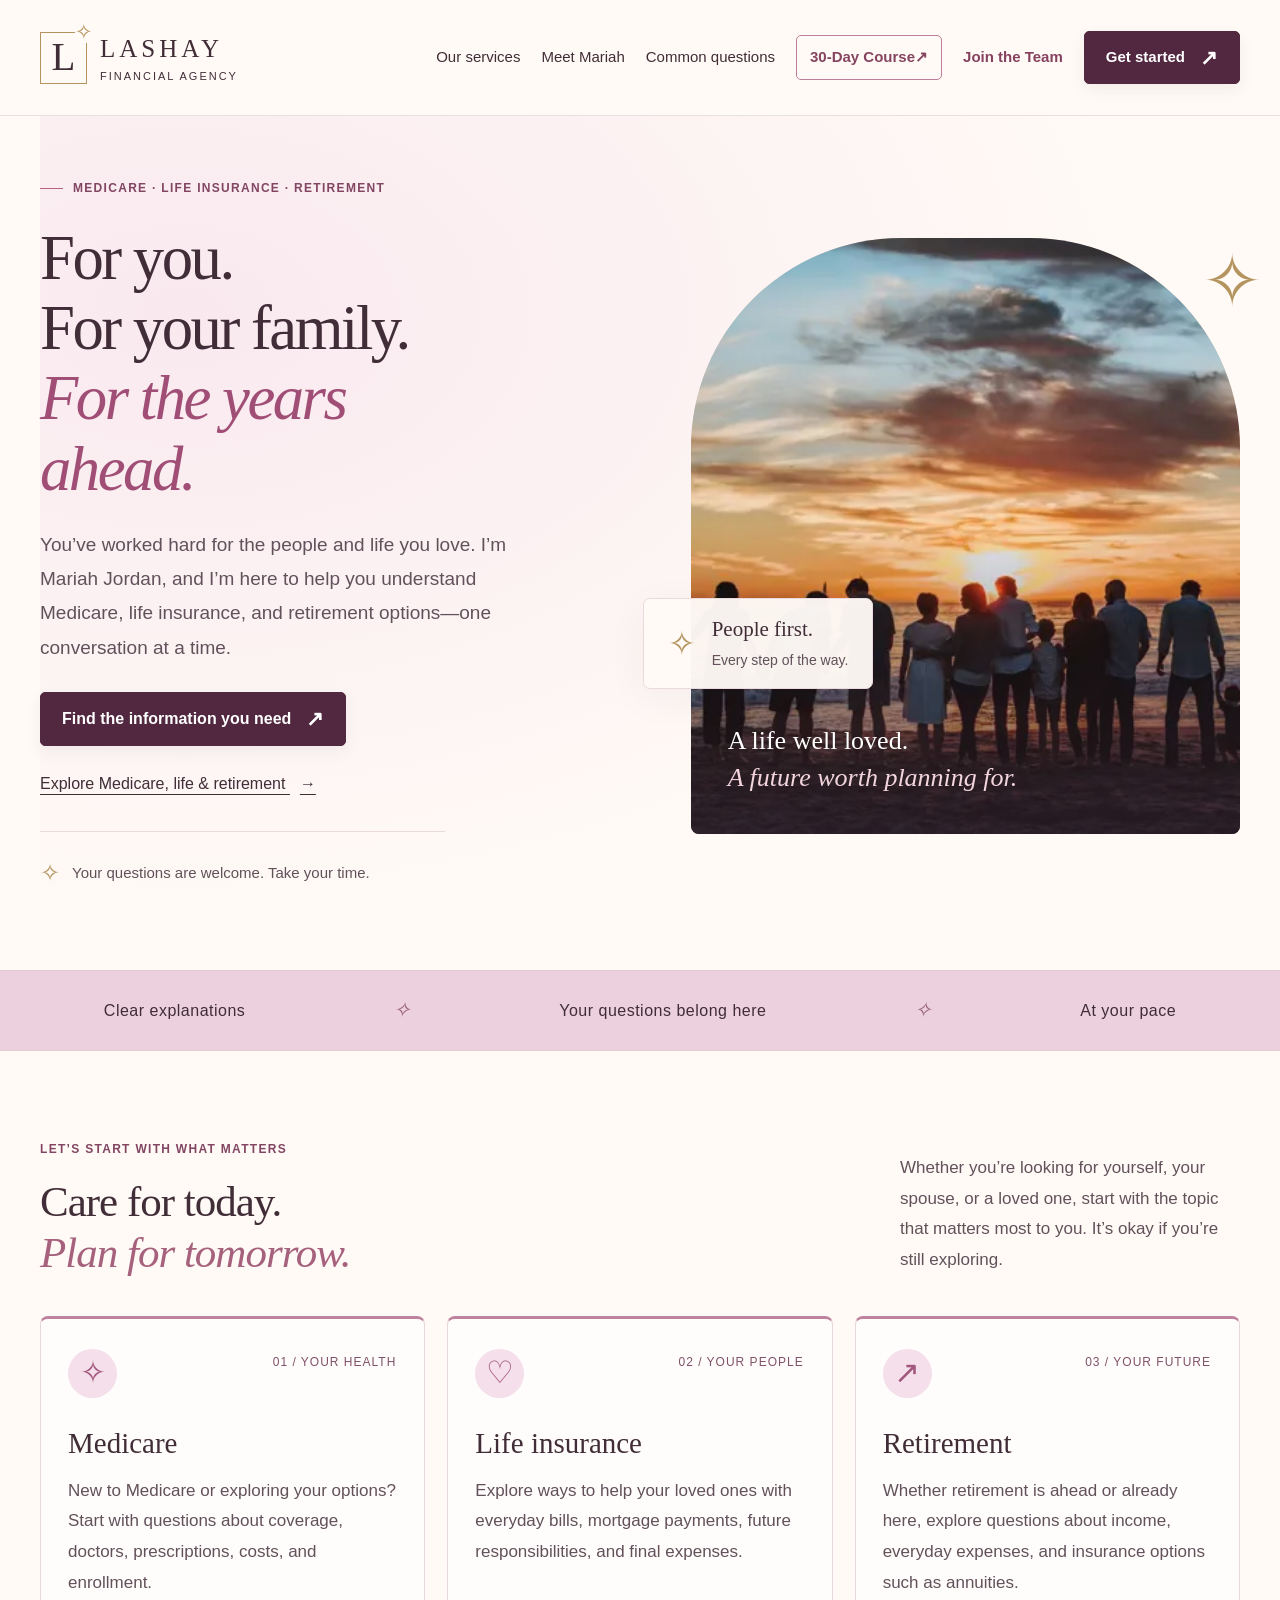
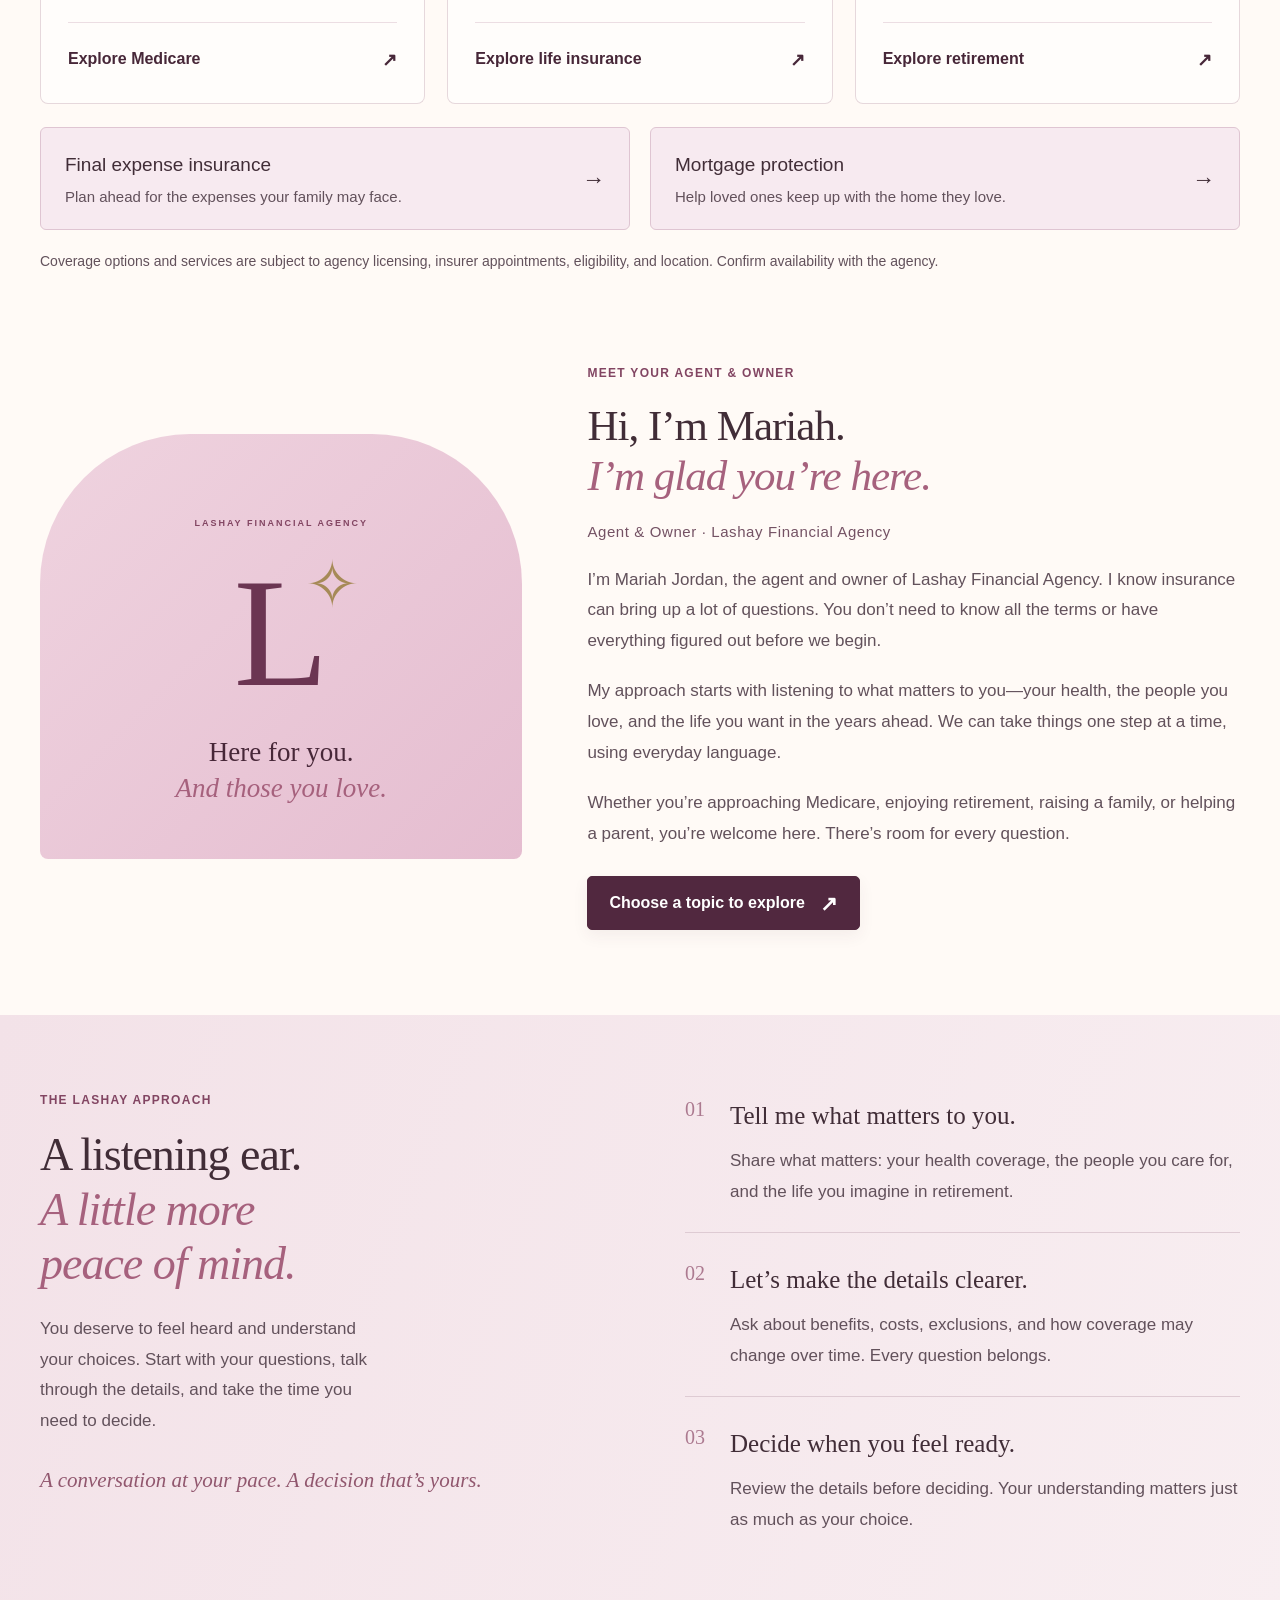
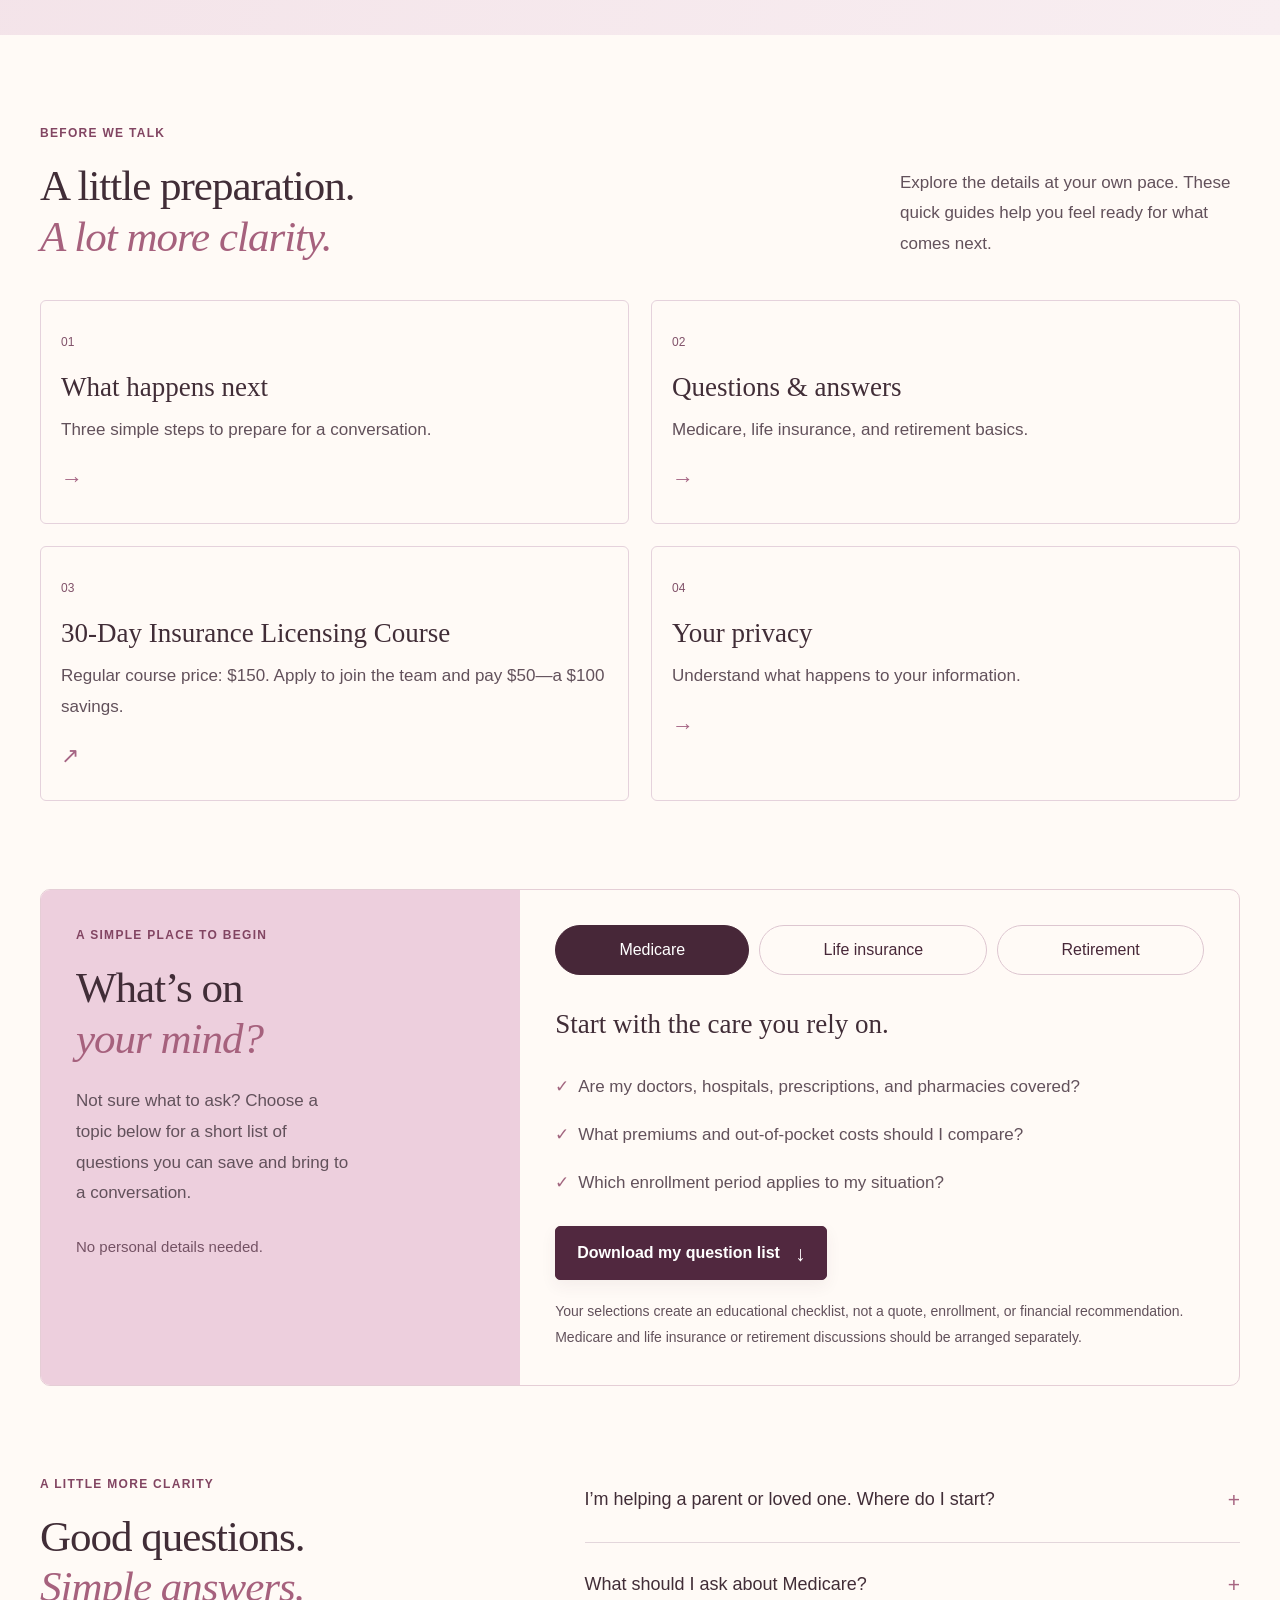
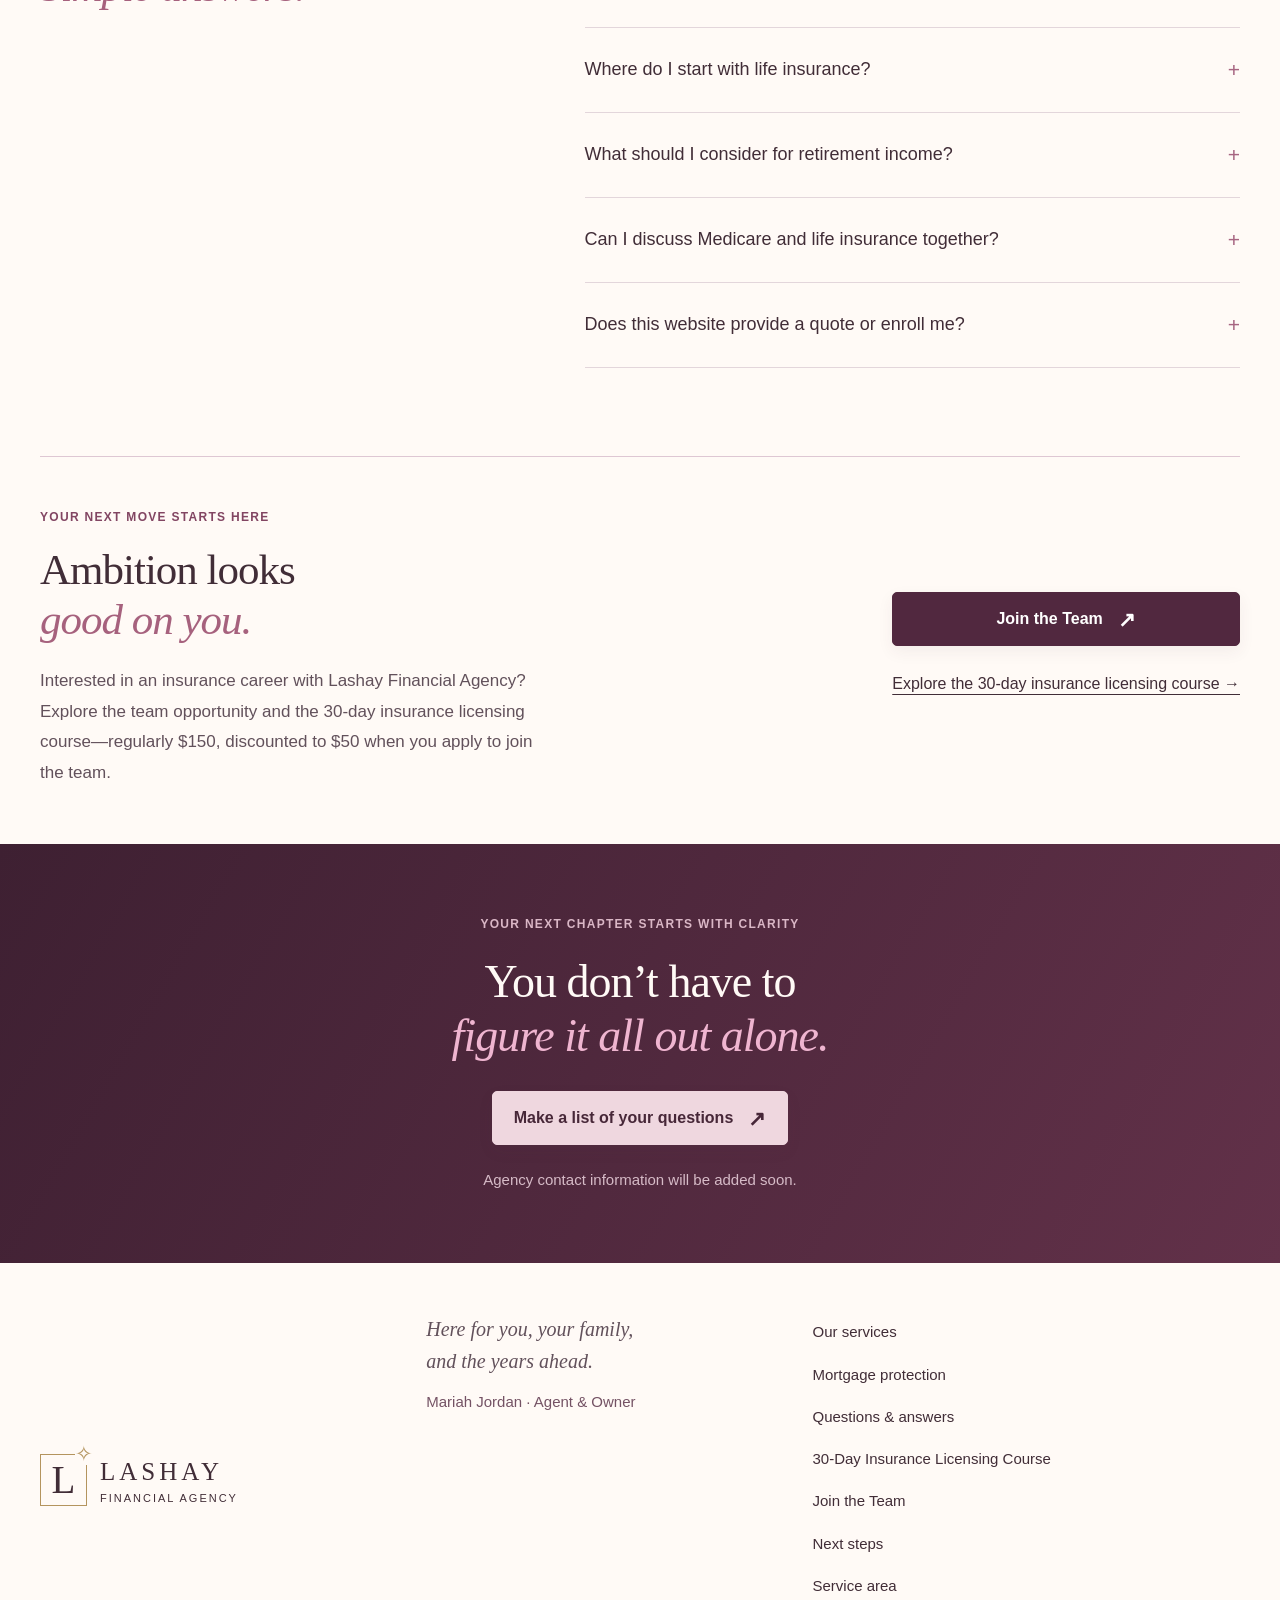
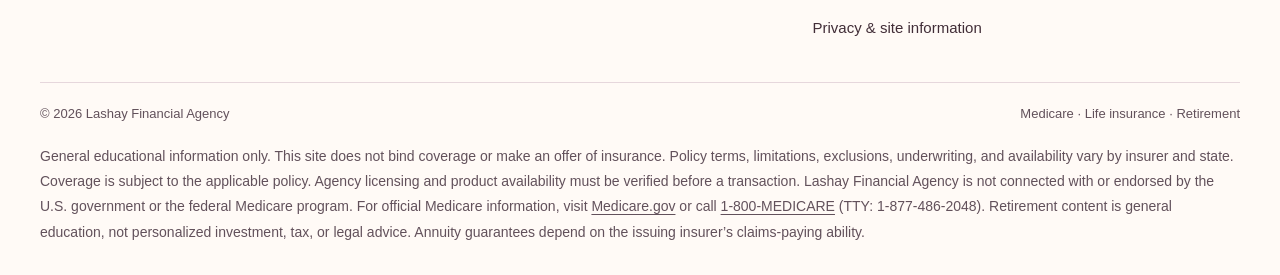
==== index.html @ 672eb45b "Publish Lashay Financial Agency website" ====
<!doctype html>
<html lang="en"><head><meta charset="UTF-8"><meta name="viewport" content="width=device-width, initial-scale=1, viewport-fit=cover"><meta name="theme-color" content="#472738"><meta name="description" content="Lashay Financial Agency — Medicare, life insurance, and retirement. Clear information for your health, your loved ones, and your next chapter."><title>Lashay Financial Agency | Here for you and your family</title><link rel="icon" href="data:image/svg+xml,%3Csvg xmlns='http://www.w3.org/2000/svg' viewBox='0 0 64 64'%3E%3Crect width='64' height='64' rx='16' fill='%23472738'/%3E%3Ctext x='20' y='47' font-family='Georgia' font-size='44' fill='%23efced4'%3EL%3C/text%3E%3C/svg%3E"><script>
(function(){
 var root=document.documentElement;
 var isPhone=/iPhone|iPod|Android.*Mobile/i.test(navigator.userAgent);
 if(!isPhone)return;
 root.classList.add('phone-view');
 function sizePhone(){
  var deviceWidth=Number(window.screen.width)||window.innerWidth;
  var frameWidth=window.innerWidth||deviceWidth;
  root.style.setProperty('--phone-width',Math.min(deviceWidth,frameWidth)+'px');
 }
 sizePhone();window.addEventListener('resize',sizePhone);window.addEventListener('orientationchange',sizePhone);
})();
</script><link rel="stylesheet" href="/styles-phone-v2.css"></head>
<body><a class="skip" href="#main">Skip to content</a><header><div class="nav wrap"><a href="#" class="brand" aria-label="Lashay Financial Agency home"><span class="monogram">L<span>✧</span></span><span>LASHAY<small>FINANCIAL AGENCY</small></span></a><a href="#navigation" id="menu" class="menu" role="button" aria-expanded="false" aria-controls="navigation">Menu <span aria-hidden="true">☰</span></a><nav id="navigation"><a href="/#coverage">Our services</a><a href="/#about">Meet Mariah</a><a href="faq.html">Common questions</a><a class="class-nav" href="classes.html">30-Day Course <span>↗</span></a><a class="team-nav" href="join-the-team.html">Join the Team</a><a class="button small" href="/#guide">Get started <span>↗</span></a></nav></div></header><script>
(function(){
 var header=document.querySelector('header'),menu=document.getElementById('menu'),nav=document.getElementById('navigation');
 if(!header||!menu||!nav)return;
 header.classList.add('nav-ready');
 function closeMenu(){nav.classList.remove('open');menu.setAttribute('aria-expanded','false');}
 menu.addEventListener('click',function(event){event.preventDefault();var open=nav.classList.toggle('open');menu.setAttribute('aria-expanded',String(open));});
 nav.addEventListener('click',function(event){if(event.target.closest('a'))closeMenu();});
 document.addEventListener('keydown',function(event){if(event.key==='Escape'){closeMenu();menu.focus();}});
 document.addEventListener('click',function(event){if(!header.contains(event.target))closeMenu();});
})();
</script>
<main id="main"><section class="hero wrap"><div class="hero-copy"><div class="eyebrow"><span></span> MEDICARE · LIFE INSURANCE · RETIREMENT</div><h1>For you.<br>For your family.<br><em>For the years<br>ahead.</em></h1><p>You’ve worked hard for the people and life you love. I’m Mariah Jordan, and I’m here to help you understand Medicare, life insurance, and retirement options—one conversation at a time.</p><a class="button" href="#guide">Find the information you need <span>↗</span></a><a class="text-link" href="#coverage">Explore Medicare, life & retirement <span>→</span></a><div class="hero-note"><span class="small-star">✧</span> Your questions are welcome. Take your time.</div></div><div class="hero-visual"><div class="photo-frame"><img src="/family-small.webp" srcset="/family-small.webp 640w, /family.webp 1000w" sizes="(max-width: 760px) calc(100vw - 64px), 520px" width="1000" height="667" alt="A family sharing a joyful moment together outdoors" fetchpriority="high" decoding="async"><div class="photo-shade"></div><div class="photo-caption">A life well loved.<br><i>A future worth planning for.</i></div></div><div class="floating"><span class="seal">✧</span><div>People first.<br><small>Every step of the way.</small></div></div><div class="ornament" aria-hidden="true">✧</div></div></section>
<div class="values-strip"><div class="wrap"><span>Clear explanations</span><i>✧</i><span>Your questions belong here</span><i>✧</i><span>At your pace</span></div></div>
<section id="coverage" class="section wrap"><div class="section-top"><div><div class="eyebrow">LET’S START WITH WHAT MATTERS</div><h2>Care for today.<br><em>Plan for tomorrow.</em></h2></div><p>Whether you’re looking for yourself, your spouse, or a loved one, start with the topic that matters most to you. It’s okay if you’re still exploring.</p></div><div class="cards"><article class="card"><span class="card-icon">✧</span><span class="number">01 / YOUR HEALTH</span><h3>Medicare</h3><p>New to Medicare or exploring your options? Start with questions about coverage, doctors, prescriptions, costs, and enrollment.</p><a class="learn" href="medicare.html">Explore Medicare <span>↗</span></a></article><article class="card"><span class="card-icon">♡</span><span class="number">02 / YOUR PEOPLE</span><h3>Life insurance</h3><p>Explore ways to help your loved ones with everyday bills, mortgage payments, future responsibilities, and final expenses.</p><a class="learn" href="life-insurance.html">Explore life insurance <span>↗</span></a></article><article class="card"><span class="card-icon">↗</span><span class="number">03 / YOUR FUTURE</span><h3>Retirement</h3><p>Whether retirement is ahead or already here, explore questions about income, everyday expenses, and insurance options such as annuities.</p><a class="learn" href="retirement.html">Explore retirement <span>↗</span></a></article></div><div class="secondary-topics"><a href="final-expense.html"><span>Final expense insurance<small>Plan ahead for the expenses your family may face.</small></span><b>→</b></a><a href="mortgage-protection.html"><span>Mortgage protection<small>Help loved ones keep up with the home they love.</small></span><b>→</b></a></div><p class="fine">Coverage options and services are subject to agency licensing, insurer appointments, eligibility, and location. Confirm availability with the agency.</p></section>
<section id="about" class="agency-section wrap"><div class="agency-brand-panel"><span class="eyebrow">LASHAY FINANCIAL AGENCY</span><div class="agency-mark" aria-hidden="true">L<span>✧</span></div><p>Here for you.<br><em>And those you love.</em></p></div><div class="agency-copy"><div class="eyebrow">MEET YOUR AGENT &amp; OWNER</div><h2>Hi, I’m Mariah.<br><em>I’m glad you’re here.</em></h2><div class="agent-title">Agent &amp; Owner · Lashay Financial Agency</div><p>I’m Mariah Jordan, the agent and owner of Lashay Financial Agency. I know insurance can bring up a lot of questions. You don’t need to know all the terms or have everything figured out before we begin.</p><p>My approach starts with listening to what matters to you—your health, the people you love, and the life you want in the years ahead. We can take things one step at a time, using everyday language.</p><p>Whether you’re approaching Medicare, enjoying retirement, raising a family, or helping a parent, you’re welcome here. There’s room for every question.</p><a class="button" href="#guide">Choose a topic to explore <span>↗</span></a></div></section><section id="approach" class="approach"><div class="wrap approach-grid"><div><div class="eyebrow">THE LASHAY APPROACH</div><h2>A listening ear.<br><em>A little more<br>peace of mind.</em></h2><p>You deserve to feel heard and understand your choices. Start with your questions, talk through the details, and take the time you need to decide.</p><div class="signature">A conversation at your pace. A decision that’s yours.</div></div><div class="steps"><article><span>01</span><div><h3>Tell me what matters to you.</h3><p>Share what matters: your health coverage, the people you care for, and the life you imagine in retirement.</p></div></article><article><span>02</span><div><h3>Let’s make the details clearer.</h3><p>Ask about benefits, costs, exclusions, and how coverage may change over time. Every question belongs.</p></div></article><article><span>03</span><div><h3>Decide when you feel ready.</h3><p>Review the details before deciding. Your understanding matters just as much as your choice.</p></div></article></div></div></section>
<section class="resource-section section wrap"><div class="section-top"><div><div class="eyebrow">BEFORE WE TALK</div><h2>A little preparation.<br><em>A lot more clarity.</em></h2></div><p>Explore the details at your own pace. These quick guides help you feel ready for what comes next.</p></div><div class="resource-grid"><a href="next-steps.html"><span>01</span><h3>What happens next</h3><p>Three simple steps to prepare for a conversation.</p><b>→</b></a><a href="faq.html"><span>02</span><h3>Questions & answers</h3><p>Medicare, life insurance, and retirement basics.</p><b>→</b></a><a href="classes.html"><span>03</span><h3>30-Day Insurance Licensing Course</h3><p>Regular course price: $150. Apply to join the team and pay $50—a $100 savings.</p><b>↗</b></a><a href="privacy.html"><span>04</span><h3>Your privacy</h3><p>Understand what happens to your information.</p><b>→</b></a></div></section><section id="guide" class="section wrap"><div class="guide"><div class="guide-intro"><div class="eyebrow">A SIMPLE PLACE TO BEGIN</div><h2>What’s on<br><em>your mind?</em></h2><p>Not sure what to ask? Choose a topic below for a short list of questions you can save and bring to a conversation.</p><span class="private-note">No personal details needed.</span></div><div class="guide-main"><div class="choices" role="group" aria-label="Choose your coverage priority"><button data-guide="medicare" aria-pressed="true" class="active">Medicare</button><button data-guide="family" aria-pressed="false">Life insurance</button><button data-guide="retirement" aria-pressed="false">Retirement</button></div><div id="guide-result" aria-live="polite"><h3>Start with the care you rely on.</h3><ul><li>Are my doctors, hospitals, prescriptions, and pharmacies covered?</li><li>What premiums and out-of-pocket costs should I compare?</li><li>Which enrollment period applies to my situation?</li></ul></div><a id="download" class="button" href="/insurance-question-list.txt" download="Lashay-Insurance-Question-List.txt">Download my question list <span>↓</span></a><p class="fine">Your selections create an educational checklist, not a quote, enrollment, or financial recommendation. Medicare and life insurance or retirement discussions should be arranged separately.</p></div></div></section>
<section id="questions" class="section faq-section wrap"><div><div class="eyebrow">A LITTLE MORE CLARITY</div><h2>Good questions.<br><em>Simple answers.</em></h2></div><div class="faqs"><details><summary>I’m helping a parent or loved one. Where do I start?<span>+</span></summary><p>You’re welcome to explore these resources together. Ask your loved one what matters most to them and make a list of questions. They should remain involved in decisions about their coverage. Any permission needed to discuss their personal information can be arranged with the agency.</p></details><details><summary>What should I ask about Medicare?<span>+</span></summary><p>Start with your doctors, prescriptions, expected costs, and enrollment timing. Ask how Original Medicare and Medicare Advantage differ, and where prescription drug coverage or Medicare Supplement Insurance may fit. Options depend on your eligibility and location. Visit <a href="https://www.medicare.gov/" target="_blank" rel="noopener noreferrer">Medicare.gov</a> for official information.</p></details><details><summary>Where do I start with life insurance?<span>+</span></summary><p>Think about who depends on you and the expenses you would want to help cover. Ask about term and permanent coverage, premiums, exclusions, and any waiting periods. Final expense coverage can be part of this conversation. Eligibility and benefits depend on the policy.</p></details><details><summary>What should I consider for retirement income?<span>+</span></summary><p>Start with your expected expenses, existing income sources, savings, and access to emergency funds. If you explore an annuity, ask about costs, surrender charges, withdrawal restrictions, risks, and income terms. Guarantees depend on the issuing insurer’s financial strength and claims-paying ability. Learn more at <a href="https://www.investor.gov/introduction-investing/investing-basics/investment-products/annuities" target="_blank" rel="noopener noreferrer">Investor.gov</a>.</p></details><details><summary>Can I discuss Medicare and life insurance together?<span>+</span></summary><p>Keep Medicare plan discussions separate from life insurance and annuity sales conversations. Let the agency know which topic you want to discuss so the appropriate appointment and any required permissions can be arranged.</p></details><details><summary>Does this website provide a quote or enroll me?<span>+</span></summary><p>No. The guide creates a checklist for you to download. It does not submit your information, provide a personalized recommendation, or enroll you in coverage. Quotes, product availability, and eligibility must be confirmed with the agency and applicable insurer.</p></details></div></section>
<section class="team-banner wrap"><div><div class="eyebrow">YOUR NEXT MOVE STARTS HERE</div><h2>Ambition looks<br><em>good on you.</em></h2><p>Interested in an insurance career with Lashay Financial Agency? Explore the team opportunity and the 30-day insurance licensing course—regularly $150, discounted to $50 when you apply to join the team.</p></div><div class="team-actions"><a class="button" href="join-the-team.html">Join the Team <span>↗</span></a><a class="text-link" href="classes.html">Explore the 30-day insurance licensing course →</a></div></section><section class="closing"><div class="wrap"><span class="eyebrow">YOUR NEXT CHAPTER STARTS WITH CLARITY</span><h2>You don’t have to<br><em>figure it all out alone.</em></h2><a class="button light" href="#guide">Make a list of your questions <span>↗</span></a><p>Agency contact information will be added soon.</p></div></section></main>
<footer class="wrap"><div class="footer-top"><a href="#" class="brand"><span class="monogram">L<span>✧</span></span><span>LASHAY<small>FINANCIAL AGENCY</small></span></a><p>Here for you, your family,<br>and the years ahead.<small class="owner-credit">Mariah Jordan · Agent &amp; Owner</small></p><div><a href="/#coverage">Our services</a><a href="mortgage-protection.html">Mortgage protection</a><a href="faq.html">Questions & answers</a><a href="classes.html">30-Day Insurance Licensing Course</a><a href="join-the-team.html">Join the Team</a><a href="next-steps.html">Next steps</a><a href="service-area.html">Service area</a><a href="privacy.html">Privacy & site information</a></div></div><div class="footer-bottom"><span>© <span id="year">2026</span> Lashay Financial Agency</span><span>Medicare · Life insurance · Retirement</span></div><p class="disclaimer">General educational information only. This site does not bind coverage or make an offer of insurance. Policy terms, limitations, exclusions, underwriting, and availability vary by insurer and state. Coverage is subject to the applicable policy. Agency licensing and product availability must be verified before a transaction. Lashay Financial Agency is not connected with or endorsed by the U.S. government or the federal Medicare program. For official Medicare information, visit <a href="https://www.medicare.gov/">Medicare.gov</a> or call <a href="tel:18006334227">1-800-MEDICARE</a> (TTY: 1-877-486-2048). Retirement content is general education, not personalized investment, tax, or legal advice. Annuity guarantees depend on the issuing insurer’s claims-paying ability.</p></footer>
<script src="/app.js?v=mobile-20261013" defer></script></body></html>
---- styles-phone-v2.css ----
:root{--plum:#472738;--deep:#321d29;--rose:#b8748a;--blush:#f1dce1;--ivory:#fffaf6;--ink:#412d37;--muted:#73626a;--gold:#b89a64}*{box-sizing:border-box}html{scroll-behavior:smooth;scroll-padding-top:100px}body{margin:0;background:var(--ivory);color:var(--ink);font-family:Arial,Helvetica,sans-serif;line-height:1.65}a{color:inherit;text-decoration:none}button{font:inherit;cursor:pointer}button,a{-webkit-tap-highlight-color:transparent}button:focus-visible,a:focus-visible,summary:focus-visible{outline:3px solid #a75d79;outline-offset:5px}.wrap{width:min(1200px,calc(100% - 80px));margin:auto}.skip{position:absolute;top:-80px;background:white;padding:15px;z-index:10}.skip:focus{top:0}header{border-bottom:1px solid #eadfe0;background:var(--ivory)}.nav{height:108px;display:flex;align-items:center;justify-content:space-between}.brand{display:flex;align-items:center;gap:13px;font-family:Georgia,serif;font-size:25px;letter-spacing:4px;line-height:1.25}.brand small{display:block;font:9px Arial,sans-serif;letter-spacing:3px;margin-top:5px}.monogram{height:52px;width:47px;border:1px solid var(--gold);display:grid;place-items:center;font-size:39px;position:relative;letter-spacing:0}.monogram span{position:absolute;font-size:21px;right:-7px;top:-11px;background:var(--ivory);line-height:1;color:var(--gold)}nav{display:flex;align-items:center;gap:29px;font-size:13px}nav>a:not(.button):hover{color:#994e6a}.button{display:inline-flex;justify-content:center;align-items:center;gap:27px;background:var(--plum);border:1px solid var(--plum);color:white;padding:16px 23px;border-radius:5px;font-size:14px;font-weight:600;line-height:1.5;transition:background .2s,transform .2s}.button:hover{background:#66394f;transform:translateY(-2px)}.button span{font-size:21px;line-height:1}.button.small{padding:13px 17px;font-size:12px;gap:16px}.menu{display:none}.hero{display:grid;grid-template-columns:1.02fr 1fr;gap:60px;padding-top:62px;padding-bottom:76px;align-items:center}.eyebrow{font-size:10px;font-weight:700;letter-spacing:2.1px;color:#91576e;display:flex;align-items:center;gap:10px}.eyebrow>span{display:block;width:23px;height:1px;background:var(--rose)}h1,h2,h3,p{margin:0}h1,h2,h3{font-family:Georgia,'Times New Roman',serif;font-weight:400}h1{font-size:clamp(55px,5.5vw,76px);line-height:1.06;letter-spacing:-2.5px;margin:24px 0}em{font-weight:400;color:#a6617d}h1 em{color:#9a5671}p{color:var(--muted)}.hero-copy>p{max-width:405px;font-size:16px;line-height:1.8;margin-bottom:27px}.text-link{font-size:12px;display:block;margin-top:19px;text-decoration:underline;text-underline-offset:5px}.text-link span{margin-left:10px}.hero-note{border-top:1px solid #e8dadd;max-width:405px;margin-top:29px;padding-top:20px;font-size:11px;color:var(--muted);display:flex;gap:12px;align-items:center}.small-star{color:var(--gold);font-size:24px}.hero-visual{position:relative;padding:0 0 0 15px}.photo-frame{height:596px;overflow:hidden;border-radius:210px 210px 8px 8px;position:relative;background:#dacdc1}.photo-frame img{width:100%;height:100%;object-fit:cover;object-position:49% center}.photo-shade{position:absolute;inset:0;background:linear-gradient(transparent 48%,#321d29b3)}.photo-caption{position:absolute;bottom:38px;left:37px;color:white;font:26px/1.4 Georgia,serif}.photo-caption i{color:#f3d5dd}.floating{position:absolute;bottom:145px;left:-33px;padding:16px 24px;background:#fffaf6f5;border:1px solid #eadade;box-shadow:0 10px 40px #4023340c;display:flex;align-items:center;gap:16px;border-radius:7px;font:18px/1.35 Georgia,serif}.floating small{font:10px Arial,sans-serif;color:var(--muted)}.seal{font-size:33px;color:var(--gold)}.ornament{position:absolute;right:-22px;top:7px;color:var(--gold);font-size:72px;line-height:1}.values-strip{background:#f0dce2;border-top:1px solid #e6c9d3;border-bottom:1px solid #e6c9d3}.values-strip>.wrap{display:flex;justify-content:space-around;align-items:center;padding:21px 0;font-size:12px;letter-spacing:.5px}.values-strip i{color:#97647a;font-size:21px}.section{padding-top:88px;padding-bottom:88px}h2{font-size:43px;line-height:1.18;letter-spacing:-1px;margin-top:17px}.section-top{display:flex;justify-content:space-between;align-items:end;gap:40px;margin-bottom:37px}.section-top>p{font-size:14px;max-width:340px;padding-bottom:3px}.cards{display:grid;grid-template-columns:repeat(3,1fr);gap:22px}.card{background:#fffdfb;border:1px solid #e6d8dc;padding:30px 27px 26px;border-radius:8px;position:relative}.card-icon{display:flex;align-items:center;justify-content:center;width:49px;height:49px;border-radius:50%;background:#f6e6eb;color:#965c75;font-size:31px;margin-bottom:27px}.number{position:absolute;top:33px;right:28px;font-size:10px;color:#9a7b8a}.card h3{font-size:24px;line-height:1.25;margin-bottom:15px}.card p{font-size:14px;line-height:1.8;min-height:80px}.learn{background:none;border:0;border-top:1px solid #ecdee3;padding:19px 0 0;margin-top:26px;display:flex;justify-content:space-between;width:100%;color:var(--plum);font-size:12px;font-weight:600;text-align:left}.learn span{font-size:18px}.fine{font-size:11px;line-height:1.7;margin-top:19px}.approach{background:#f4e7e9;padding:75px 0}.approach-grid{display:grid;grid-template-columns:1fr 1fr;gap:90px}.approach h2{font-size:46px}.approach-grid>div>p{max-width:340px;margin-top:23px;font-size:15px}.signature{font:italic 18px Georgia,serif;color:#91576e;margin-top:32px}.steps article{display:flex;gap:25px;padding:25px 0;border-bottom:1px solid #decbd3}.steps article:first-child{padding-top:4px}.steps article:last-child{border:0}.steps article>span{font:20px Georgia,serif;color:#ac7a90;padding-top:4px}.steps h3{font-size:25px;margin-bottom:8px}.steps p{font-size:14px}.guide{display:grid;grid-template-columns:.8fr 1.2fr;border:1px solid #e5ced6;border-radius:10px;overflow:hidden}.guide-intro{padding:43px;background:#f2dce4}.guide-intro p{margin:22px 0;max-width:280px;font-size:14px}.private-note{font-size:11px;color:#80576b}.guide-main{padding:42px}.choices{display:flex;gap:8px;flex-wrap:wrap}.choices button{border:1px solid #ddc6d0;border-radius:25px;background:transparent;color:var(--plum);padding:10px 14px;font-size:12px}.choices button.active{background:var(--plum);color:white;border-color:var(--plum)}#guide-result{padding:26px 0 20px;min-height:236px}#guide-result h3{font-size:25px}#guide-result ul{list-style:none;padding:0;margin:15px 0 0}#guide-result li{padding:6px 0 6px 23px;position:relative;font-size:14px;color:var(--muted)}#guide-result li:before{content:'✓';position:absolute;left:0;color:#a2667f}.faq-section{padding-top:0;display:grid;grid-template-columns:.85fr 1.15fr;gap:60px}.faqs details{border-bottom:1px solid #e3d6db;padding:20px 0}.faqs details:first-child{padding-top:4px}.faqs summary{list-style:none;display:flex;justify-content:space-between;gap:25px;cursor:pointer;font-size:15px}.faqs summary::-webkit-details-marker{display:none}.faqs summary span{color:#a76581;font-size:21px;line-height:1.2}.faqs details[open] summary span{transform:rotate(45deg)}.faqs details p{font-size:14px;line-height:1.8;padding-top:16px}.closing{background:var(--plum);color:var(--ivory);text-align:center;padding:70px 0}.closing .eyebrow{justify-content:center;color:#dab7c6}.closing h2{font-size:46px;margin:20px 0 28px}.closing em{color:#e7b3c5}.button.light{background:#efd7df;color:var(--plum);border-color:#efd7df}.button.light:hover{background:white}.closing p{color:#d6bbc7;font-size:11px;margin-top:22px}.footer-top{display:flex;justify-content:space-between;gap:30px;padding:50px 0 35px}.footer-top>p{font:italic 18px/1.6 Georgia,serif}.footer-top>div{display:flex;flex-direction:column;gap:8px;font-size:12px}.footer-top button{padding:0;background:none;border:0;color:inherit;text-align:left;font-size:12px}.footer-bottom{display:flex;justify-content:space-between;border-top:1px solid #e6d7dc;padding-top:20px;font-size:10px;color:var(--muted)}.disclaimer{font-size:10px;line-height:1.8;padding:18px 0 30px}dialog{border:1px solid #d8bac8;border-radius:12px;background:var(--ivory);color:var(--ink);padding:44px;max-width:550px;width:calc(100% - 32px)}dialog::backdrop{background:#25131fcc;backdrop-filter:blur(3px)}dialog h2{font-size:33px;margin:0 0 20px}dialog p{font-size:15px;margin:12px 0}.close{position:absolute;right:15px;top:6px;font-size:29px;background:none;border:0;color:var(--plum)}dialog .button{margin-top:15px}
@media(min-width:1500px){.hero{gap:95px}.photo-frame{height:640px}}@media(max-width:1000px){.wrap{width:calc(100% - 48px)}nav{gap:16px}nav>a{font-size:11px}.hero{gap:35px}.photo-frame{height:550px}h1{font-size:60px}.floating{left:-15px}.approach-grid{gap:50px}.card{padding:25px 20px}.card h3{font-size:22px}.guide-intro,.guide-main{padding:30px}.faq-section{gap:35px}}@media(max-width:760px){.wrap{width:calc(100% - 40px)}.nav{height:88px}.brand{font-size:21px}.brand small{font-size:8px}.monogram{height:43px;width:38px;font-size:32px}.menu{display:flex;align-items:center;gap:12px;background:none;border:1px solid #dcc6cf;border-radius:5px;padding:9px 12px;color:var(--plum);font-size:12px}nav{display:none;position:absolute;top:88px;left:0;width:100%;background:var(--ivory);z-index:5;padding:25px;border-bottom:1px solid #dec7d1;align-items:stretch;gap:22px}nav.open{display:flex;flex-direction:column}nav>a{font-size:15px}.hero{grid-template-columns:1fr;padding-top:38px;padding-bottom:47px;gap:35px}.hero-copy{padding:0 4px}h1{font-size:59px;margin-top:22px;letter-spacing:-2px}.hero-copy>p{font-size:16px;max-width:100%}.hero-visual{padding:0 8px 0 15px}.photo-frame{height:435px;border-radius:180px 180px 7px 7px}.photo-caption{left:26px;font-size:25px;bottom:25px}.floating{left:0;bottom:105px;padding:12px 19px}.ornament{right:0;font-size:56px}.values-strip>.wrap{gap:9px;text-align:center;font-size:10px;line-height:1.5;padding:17px 0}.values-strip i{font-size:14px}h2,.approach h2{font-size:35px}.section{padding-top:57px;padding-bottom:57px}.section-top{display:block;margin-bottom:25px}.section-top>p{margin-top:20px;max-width:100%}.cards{grid-template-columns:1fr;gap:15px}.card{padding:25px}.card h3{font-size:26px}.card p{min-height:0}.card-icon{margin-bottom:20px}.learn{margin-top:19px}.approach{padding:52px 0}.approach-grid{grid-template-columns:1fr;gap:35px}.approach-grid>div>p{max-width:100%}.steps article{gap:19px}.guide{grid-template-columns:1fr}.guide-intro,.guide-main{padding:27px}.guide-intro h2 br{display:none}.guide-intro p{max-width:100%;margin:16px 0}.choices{gap:6px}.choices button{font-size:11px;padding:9px 10px}#guide-result{min-height:0}.guide-main .button{font-size:12px;width:100%;gap:12px}.faq-section{padding-top:0;grid-template-columns:1fr;gap:27px}.faqs summary{font-size:15px}.closing{padding:50px 0}.closing h2{font-size:34px}.closing .eyebrow{font-size:9px;letter-spacing:1.5px}.closing .button{font-size:12px;padding:16px}.footer-top{flex-wrap:wrap;padding-top:37px}.footer-top>p{font-size:16px}.footer-top>div{width:100%}.footer-bottom{gap:20px;font-size:9px}dialog{padding:36px 25px}}@media(prefers-reduced-motion:reduce){html{scroll-behavior:auto}*{transition:none!important}}
/* Rose, plum, and champagne: a confident feminine finish. */
:root{--rose:#b46183;--blush:#f0cddc;--gold:#b4945e}.hero{background:radial-gradient(ellipse at 12% 23%,#f9e9ef 0,transparent 65%)}.hero .eyebrow{font-size:10px;letter-spacing:1.5px}.hero h1 em{color:#a04e75}.button{background:#51283f;border-color:#51283f;box-shadow:0 6px 16px #51283f10}.button:hover{background:#844360}.values-strip{background:#ecd0dd}.card{border-top:3px solid #bf819d}.card-icon{background:#f4dfeb;color:#a2577c}.number{font-size:9px;letter-spacing:1px}.approach{background:linear-gradient(110deg,#f3e2e8,#f8eef1)}.guide-intro{background:#edcfdd}.closing{background:linear-gradient(120deg,#3e2032,#623149)}.closing em{color:#efb5d0}.faqs p a,.disclaimer a{text-decoration:underline;text-underline-offset:3px}.guide-main .fine{font-size:12px}.hero-note{font-size:12px}@media(max-width:760px){.hero .eyebrow{font-size:9px;letter-spacing:1px}.hero h1{font-size:56px}.number{font-size:9px}}
.class-nav{border:1px solid #bc7e9b;padding:10px 15px;border-radius:5px;color:#854460;font-weight:600}.secondary-topics{display:grid;grid-template-columns:1fr 1fr;gap:20px;margin-top:23px}.secondary-topics>a{display:flex;align-items:center;justify-content:space-between;gap:15px;border:1px solid #dfc5d2;background:#f7eaf0;padding:20px 24px;border-radius:6px;font-size:16px}.secondary-topics small{display:block;color:var(--muted);font-size:12px;font-weight:400;margin-top:4px}.secondary-topics b{font-weight:400;font-size:23px}.agency-section{display:grid;grid-template-columns:.85fr 1.15fr;gap:65px;align-items:center;padding-bottom:85px}.agency-brand-panel{border-radius:150px 150px 8px 8px;background:linear-gradient(135deg,#efd3df,#e5bdd0);min-height:425px;text-align:center;padding:65px 25px 35px;display:flex;flex-direction:column;align-items:center;justify-content:center;position:relative}.agency-brand-panel>.eyebrow{font-size:9px;letter-spacing:2px}.agency-mark{font:155px/1.15 Georgia,serif;position:relative;margin:12px 0;color:#6b3552}.agency-mark span{position:absolute;font-size:65px;color:#a68a57;right:-30px;top:4px}.agency-brand-panel>p{font:27px/1.35 Georgia,serif;color:var(--plum)}.agency-copy>p{font-size:15px;margin:20px 0}.agency-copy>.button{margin-top:7px}.resource-section{padding-bottom:0}.resource-grid{display:grid;grid-template-columns:repeat(4,1fr);gap:17px}.resource-grid>a{padding:24px 20px;border:1px solid #e5d2dc;border-radius:6px}.resource-grid>a>span{font-size:10px;color:#a66584}.resource-grid h3{font-size:23px;line-height:1.25;margin:15px 0 10px}.resource-grid p{font-size:13px}.resource-grid b{display:block;font-size:22px;color:#a66584;font-weight:400;margin-top:15px}.resource-grid>a:hover,.secondary-topics>a:hover{background:#f2dfe8}.page-hero{padding-top:42px;padding-bottom:55px}.breadcrumb{font-size:12px;color:var(--muted)}a.breadcrumb{text-decoration:underline;text-underline-offset:4px}.page-hero .eyebrow{margin-top:42px}.page-hero h1{font-size:65px;line-height:1.1}.page-hero>p{max-width:690px;font-size:18px;line-height:1.8}.page-content{padding-bottom:70px}.page-blocks{display:grid;grid-template-columns:repeat(3,1fr);gap:25px}.page-blocks article{border-top:2px solid #c085a0;background:#f6e8ee;padding:28px;border-radius:5px}.page-blocks h2{font-size:27px;margin:15px 0;line-height:1.25;letter-spacing:-.5px}.page-blocks p{font-size:15px}.notice-panel{background:#f1dce6;border-left:3px solid #aa6888;padding:28px 32px;margin-top:32px;border-radius:0 6px 6px 0}.notice-panel h3,.source-panel h3{font-size:25px;margin-bottom:12px}.notice-panel p,.source-panel p{font-size:15px;line-height:1.8}.source-panel{padding:27px 0 0}.source-panel a,.policy-copy a{text-decoration:underline;text-underline-offset:4px}.classes-welcome{padding:50px;text-align:center;background:#f3e0e9;border-radius:12px;border:1px solid #dec0d0}.class-badge{display:inline-block;background:#fffaf6;border:1px solid #dcbccf;border-radius:30px;padding:8px 15px;font-size:10px;letter-spacing:1.5px;color:#915775}.classes-welcome p{max-width:590px;margin:22px auto 27px}.classes-welcome h2{font-size:39px}.policy-copy{max-width:800px}.policy-copy h2{font-size:29px;margin:28px 0 14px}.policy-copy p{font-size:16px}.page-content>.faqs{max-width:850px}.page-content>.faqs summary{font-size:18px}.page-content>.faqs p{font-size:16px}@media(max-width:1000px){nav{gap:14px}.resource-grid{grid-template-columns:repeat(2,1fr)}.agency-section{gap:35px}.page-blocks{gap:17px}.page-blocks article{padding:23px}}@media(max-width:760px){.secondary-topics{grid-template-columns:1fr;gap:12px}.agency-section{grid-template-columns:1fr;gap:30px;padding-bottom:55px}.agency-brand-panel{min-height:310px;padding:40px 25px 30px}.agency-mark{font-size:115px}.agency-mark span{font-size:49px}.agency-brand-panel>p{font-size:23px}.resource-section{padding-bottom:0}.resource-grid{gap:12px}.resource-grid>a{padding:20px 17px}.resource-grid h3{font-size:21px}.resource-grid p{font-size:12px}.page-hero{padding-top:25px;padding-bottom:35px}.page-hero .eyebrow{margin-top:30px}.page-hero h1{font-size:44px;letter-spacing:-1.5px}.page-hero>p{font-size:16px}.page-blocks{grid-template-columns:1fr;gap:15px}.page-blocks h2{font-size:27px}.notice-panel{padding:24px}.classes-welcome{padding:32px 20px}.classes-welcome h2{font-size:31px}.class-badge{font-size:9px;letter-spacing:1px}.page-content{padding-bottom:45px}.class-nav{width:max-content}}
.course-duration{display:flex;align-items:center;justify-content:center;gap:18px;margin:25px auto 12px;color:var(--plum)}.course-duration>span{font:70px/1 Georgia,serif}.course-duration>small{font-size:11px;letter-spacing:2px;max-width:105px;text-align:left;line-height:1.6}.classes-welcome .course-status{font-size:14px;color:#854460;margin:15px auto 0;font-weight:600}
nav{gap:19px}.team-nav{font-weight:600;color:#86415f}.team-banner{border-top:1px solid #dec7d3;padding-top:50px;padding-bottom:55px;display:grid;grid-template-columns:1fr 1fr;align-items:center;gap:50px}.team-banner p{font-size:15px;max-width:520px;margin-top:20px}.team-actions{justify-self:end}.team-actions>.button{width:100%}.team-actions>.text-link{font-size:13px}@media(min-width:761px) and (max-width:1060px){.nav{height:auto;min-height:105px;gap:20px;flex-wrap:wrap;padding:19px 0}nav{gap:15px;flex-wrap:wrap}.brand{font-size:21px}nav>a{font-size:12px}}@media(max-width:760px){.team-banner{grid-template-columns:1fr;gap:25px;padding-top:38px;padding-bottom:40px}.team-actions{justify-self:stretch}.team-actions>.text-link{text-align:center}nav{gap:22px}.team-nav{font-size:15px}}
.course-pricing{display:grid;grid-template-columns:1fr 1fr;gap:20px;max-width:800px;margin:32px auto 24px;text-align:left}.course-pricing article{background:#fffaf6;border:1px solid #dec0d0;border-radius:9px;padding:28px;display:flex;flex-direction:column}.course-pricing .team-price{background:#51283f;color:#fffaf6;border-color:#51283f}.course-pricing .team-price .eyebrow{color:#efbdd3}.price{font:62px/1.1 Georgia,serif;margin:20px 0 15px}.course-pricing h3{font-size:23px}.classes-welcome .course-pricing p{font-size:14px;margin:15px 0 24px;flex:1}.course-pricing .team-price p{color:#ead3de}.course-pricing .team-price .button{background:#f0d4e1;border-color:#f0d4e1;color:#51283f}.course-pricing .button{font-size:12px;padding:14px;gap:10px}.course-status{scroll-margin-top:30px}@media(max-width:600px){.course-pricing{grid-template-columns:1fr}.course-pricing article{padding:25px}}
.agent-title{font-size:12px;letter-spacing:.6px;color:#915775;margin-top:17px}.owner-credit{display:block;font:11px/1.7 Arial,Helvetica,sans-serif;color:#856779;margin-top:12px}
/* Comfortable reading and clear controls for older adults and families. */
:root{--muted:#62515b}body{font-size:18px;line-height:1.75}.eyebrow,.hero .eyebrow{font-size:12px;letter-spacing:1.3px;color:#824562}.hero-copy>p,.page-hero>p{font-size:19px;line-height:1.8}.hero h1{font-size:clamp(49px,4.9vw,67px);line-height:1.12}.hero-copy>p{max-width:470px}.hero-note{font-size:15px}.hero-visual{align-self:center}.floating small{font-size:14px}.floating{font-size:21px}.button,.button.small{font-size:16px;min-height:50px;padding:14px 21px;gap:15px}.button:hover{transform:none}.text-link{font-size:16px;line-height:1.6;padding:6px 0}.values-strip>.wrap{font-size:16px;gap:20px}.section-top>p,.card p,.steps p,.approach-grid>div>p,.agency-copy>p,.guide-intro p,.page-blocks p,.notice-panel p,.source-panel p,.team-banner p,.resource-grid p{font-size:17px;line-height:1.8}.card p{min-height:0}.card{display:flex;flex-direction:column}.card .learn{margin-top:auto;padding-top:22px;min-height:55px;font-size:16px}.card p{margin-bottom:24px}.card h3{font-size:29px}.fine,.guide-main .fine,.disclaimer{font-size:14px;line-height:1.8}.private-note,.agent-title,.owner-credit{font-size:15px;line-height:1.7;color:#745264}.secondary-topics>a{font-size:19px}.secondary-topics small{font-size:15px;line-height:1.6}.choices button{font-size:16px;min-height:48px;padding:10px 17px}.choices{gap:10px}#guide-result li{font-size:17px;padding-top:9px;padding-bottom:9px}#guide-result h3{font-size:27px}.faqs summary,.page-content>.faqs summary{font-size:18px;min-height:44px;align-items:center}.faqs details p,.page-content>.faqs p{font-size:17px}.closing p{font-size:15px}.footer-top>div{font-size:15px;gap:4px}.footer-top>div>a{padding:6px 0}.footer-top>p{font-size:20px}.footer-top{display:grid;grid-template-columns:1fr 1fr 1.2fr}.footer-bottom{font-size:13px;gap:20px}.resource-grid{grid-template-columns:repeat(2,1fr);gap:22px}.resource-grid h3{font-size:27px}.resource-grid>a>span,.number{font-size:12px;color:#805169}.number{top:33px}.classes-welcome .course-pricing p{font-size:17px}.course-pricing .button{font-size:16px}.course-pricing .eyebrow{font-size:12px}.course-status,.classes-welcome .course-status{font-size:16px}.team-actions>.text-link{font-size:16px}.breadcrumb{font-size:15px}.nav{height:auto;min-height:115px;display:flex;gap:24px;flex-wrap:wrap;padding:22px 0}.nav nav{flex:1;justify-content:flex-end;gap:10px 21px;flex-wrap:wrap}.nav nav>a{font-size:15px;min-height:44px;display:inline-flex;align-items:center}.nav nav>.button{font-size:15px}.class-nav{padding:8px 13px}.brand small{font-size:11px;letter-spacing:2px}.brand{flex-shrink:0}.guide-main{padding:35px}.guide-intro{padding:35px}.guide-main .button{white-space:normal}.signature{font-size:21px}.class-badge{font-size:12px}.course-duration>small{font-size:13px}
@media(max-width:1000px){.nav{min-height:92px;flex-wrap:nowrap;padding:20px 0;position:relative}.menu{display:flex;align-items:center;gap:12px;background:none;border:1px solid #b18c9f;border-radius:5px;min-height:48px;padding:10px 15px;color:var(--plum);font-size:16px}.nav nav{display:none;position:absolute;top:100%;left:-24px;width:calc(100% + 48px);background:var(--ivory);z-index:5;padding:22px 30px;border-bottom:1px solid #dec7d1;gap:10px;align-items:stretch}.nav nav.open{display:flex;flex-direction:column}.nav nav>a{font-size:17px;padding:8px 12px}.class-nav{width:100%}.hero{gap:30px}.hero h1{font-size:52px}.footer-top{grid-template-columns:1fr 1fr}.footer-top>div{grid-column:1/-1;display:grid;grid-template-columns:1fr 1fr}.page-blocks{grid-template-columns:1fr}.page-blocks article{padding:27px}.section-top{align-items:start}.hero-note{max-width:100%}}
@media(max-width:760px){.hero h1{font-size:clamp(43px,11.6vw,61px);letter-spacing:-1.5px}.hero-copy>p{font-size:18px}.hero .eyebrow{font-size:11px;letter-spacing:.8px}.wrap{width:calc(100% - 40px)}.nav nav{left:-20px;width:calc(100% + 40px)}.values-strip>.wrap{display:flex;flex-direction:column;gap:6px;font-size:16px;padding:18px 0}.values-strip i{display:none}.hero-note{font-size:15px}.button,.button.small,.guide-main .button,.closing .button{font-size:16px;min-height:52px}.text-link{font-size:16px}.guide-intro,.guide-main{padding:25px}.choices{gap:8px}.choices button{font-size:15px;padding:10px 13px}.section-top>p,.card p,.agency-copy>p{font-size:17px}.resource-grid{grid-template-columns:1fr;gap:15px}.resource-grid>a{padding:25px}.resource-grid h3{font-size:27px}.resource-grid p{font-size:17px}.resource-grid b{margin-top:10px}.team-actions>.text-link{font-size:16px}.footer-top{display:flex;flex-direction:column;gap:24px}.footer-top>div{display:flex;width:100%;font-size:16px}.footer-top>p{font-size:20px}.footer-bottom{flex-direction:column;gap:5px;font-size:13px}.disclaimer{font-size:14px}.closing .eyebrow{font-size:11px}.floating{left:0;padding:14px 17px}.floating small{font-size:13px}.agency-brand-panel>.eyebrow{font-size:11px}.number{font-size:11px}.course-pricing .button{font-size:16px}}
/* Mobile reliability: readable fallback navigation and bounded fluid layouts. */
html{-webkit-text-size-adjust:100%;text-size-adjust:100%}body{overflow-wrap:break-word}img{max-width:100%}.hero>*,.cards>*,.guide>*,.agency-section>*,.approach-grid>*,.resource-grid>*,.page-blocks>*,.team-banner>*,.course-pricing>*{min-width:0}.button{text-align:center;white-space:normal;max-width:100%}.button span{flex-shrink:0}.brand{max-width:100%}.hero-visual{min-width:0}.choices{align-items:stretch}.choices button{flex:1 1 auto}.card .learn{gap:15px}.course-pricing .button{width:100%}.photo-frame img{display:block}.skip{max-width:calc(100% - 20px)}
@media(max-width:1000px){header:not(.nav-ready) .nav{flex-wrap:wrap}header:not(.nav-ready) #navigation{display:flex;position:static;width:100%;flex-basis:100%;flex-direction:column;padding:10px 0;gap:8px;border:0}header.nav-ready .nav nav.open{max-height:calc(100dvh - 100px);overflow-y:auto;overscroll-behavior:contain}header.nav-ready .nav nav{left:0;width:100%;box-shadow:0 12px 24px #47273818;border-radius:0 0 8px 8px}header.nav-ready .nav nav>a{flex-shrink:0}.nav nav>a{overflow-wrap:anywhere}.menu{flex-shrink:0;text-decoration:none}}
@media(max-width:760px){.hero,.agency-section,.approach-grid,.guide,.team-banner,.faq-section{grid-template-columns:minmax(0,1fr)}.hero-visual{padding-left:10px;padding-right:10px}.hero h1{font-size:clamp(39px,10.3vw,59px)}.hero-copy{padding:0}.hero .eyebrow{line-height:1.7;flex-wrap:wrap}.floating{left:0;max-width:95%}.ornament{right:0}.guide-main,.guide-intro{padding:23px}.secondary-topics>a{align-items:flex-start}.secondary-topics>a>span{min-width:0}.page-hero h1{font-size:clamp(36px,10vw,48px)}.page-content>.faqs summary{font-size:17px}.closing .button,.team-actions .button{width:100%}.resource-grid h3{overflow-wrap:break-word}.footer-top .brand{align-self:start}.nav nav>.class-nav{width:100%}.photo-frame{height:420px}.brand{gap:10px;font-size:20px;letter-spacing:3px}.brand small{font-size:10px;letter-spacing:1.5px}.nav{gap:12px}.menu{padding:10px 12px}.disclaimer{overflow-wrap:anywhere}}
@media(max-width:380px){.wrap{width:calc(100% - 32px)}.nav .brand{font-size:18px;gap:9px;letter-spacing:2px}.nav .brand small{font-size:9px}.nav .monogram{width:32px;height:38px}.nav .menu{font-size:15px;padding:9px 10px}.hero h1{font-size:40px}.hero-note{gap:8px}.photo-frame{height:360px}.photo-caption{font-size:23px;left:20px}.choices{flex-direction:column}.guide-intro,.guide-main{padding:20px}.button{padding-left:16px;padding-right:16px}.course-pricing article{padding:22px}}

/* Phone fallback for embedded webviews with a desktop-size layout viewport. */
html.phone-view .wrap{width:calc(100% - 48px)}
html.phone-view nav{gap:16px}
html.phone-view nav>a{font-size:11px}
html.phone-view .hero{gap:35px}
html.phone-view .photo-frame{height:550px}
html.phone-view h1{font-size:60px}
html.phone-view .floating{left:-15px}
html.phone-view .approach-grid{gap:50px}
html.phone-view .card{padding:25px 20px}
html.phone-view .card h3{font-size:22px}
html.phone-view .guide-intro,html.phone-view .guide-main{padding:30px}
html.phone-view .faq-section{gap:35px}
html.phone-view .wrap{width:calc(100% - 40px)}
html.phone-view .nav{height:88px}
html.phone-view .brand{font-size:21px}
html.phone-view .brand small{font-size:8px}
html.phone-view .monogram{height:43px;width:38px;font-size:32px}
html.phone-view .menu{display:flex;align-items:center;gap:12px;background:none;border:1px solid #dcc6cf;border-radius:5px;padding:9px 12px;color:var(--plum);font-size:12px}
html.phone-view nav{display:none;position:absolute;top:88px;left:0;width:100%;background:var(--ivory);z-index:5;padding:25px;border-bottom:1px solid #dec7d1;align-items:stretch;gap:22px}
html.phone-view nav.open{display:flex;flex-direction:column}
html.phone-view nav>a{font-size:15px}
html.phone-view .hero{grid-template-columns:1fr;padding-top:38px;padding-bottom:47px;gap:35px}
html.phone-view .hero-copy{padding:0 4px}
html.phone-view h1{font-size:59px;margin-top:22px;letter-spacing:-2px}
html.phone-view .hero-copy>p{font-size:16px;max-width:100%}
html.phone-view .hero-visual{padding:0 8px 0 15px}
html.phone-view .photo-frame{height:435px;border-radius:180px 180px 7px 7px}
html.phone-view .photo-caption{left:26px;font-size:25px;bottom:25px}
html.phone-view .floating{left:0;bottom:105px;padding:12px 19px}
html.phone-view .ornament{right:0;font-size:56px}
html.phone-view .values-strip>.wrap{gap:9px;text-align:center;font-size:10px;line-height:1.5;padding:17px 0}
html.phone-view .values-strip i{font-size:14px}
html.phone-view h2,html.phone-view .approach h2{font-size:35px}
html.phone-view .section{padding-top:57px;padding-bottom:57px}
html.phone-view .section-top{display:block;margin-bottom:25px}
html.phone-view .section-top>p{margin-top:20px;max-width:100%}
html.phone-view .cards{grid-template-columns:1fr;gap:15px}
html.phone-view .card{padding:25px}
html.phone-view .card h3{font-size:26px}
html.phone-view .card p{min-height:0}
html.phone-view .card-icon{margin-bottom:20px}
html.phone-view .learn{margin-top:19px}
html.phone-view .approach{padding:52px 0}
html.phone-view .approach-grid{grid-template-columns:1fr;gap:35px}
html.phone-view .approach-grid>div>p{max-width:100%}
html.phone-view .steps article{gap:19px}
html.phone-view .guide{grid-template-columns:1fr}
html.phone-view .guide-intro,html.phone-view .guide-main{padding:27px}
html.phone-view .guide-intro h2 br{display:none}
html.phone-view .guide-intro p{max-width:100%;margin:16px 0}
html.phone-view .choices{gap:6px}
html.phone-view .choices button{font-size:11px;padding:9px 10px}
html.phone-view #guide-result{min-height:0}
html.phone-view .guide-main .button{font-size:12px;width:100%;gap:12px}
html.phone-view .faq-section{padding-top:0;grid-template-columns:1fr;gap:27px}
html.phone-view .faqs summary{font-size:15px}
html.phone-view .closing{padding:50px 0}
html.phone-view .closing h2{font-size:34px}
html.phone-view .closing .eyebrow{font-size:9px;letter-spacing:1.5px}
html.phone-view .closing .button{font-size:12px;padding:16px}
html.phone-view .footer-top{flex-wrap:wrap;padding-top:37px}
html.phone-view .footer-top>p{font-size:16px}
html.phone-view .footer-top>div{width:100%}
html.phone-view .footer-bottom{gap:20px;font-size:9px}
html.phone-view dialog{padding:36px 25px}
html.phone-view .hero .eyebrow{font-size:9px;letter-spacing:1px}
html.phone-view .hero h1{font-size:56px}
html.phone-view .number{font-size:9px}
html.phone-view nav{gap:14px}
html.phone-view .resource-grid{grid-template-columns:repeat(2,1fr)}
html.phone-view .agency-section{gap:35px}
html.phone-view .page-blocks{gap:17px}
html.phone-view .page-blocks article{padding:23px}
html.phone-view .secondary-topics{grid-template-columns:1fr;gap:12px}
html.phone-view .agency-section{grid-template-columns:1fr;gap:30px;padding-bottom:55px}
html.phone-view .agency-brand-panel{min-height:310px;padding:40px 25px 30px}
html.phone-view .agency-mark{font-size:115px}
html.phone-view .agency-mark span{font-size:49px}
html.phone-view .agency-brand-panel>p{font-size:23px}
html.phone-view .resource-section{padding-bottom:0}
html.phone-view .resource-grid{gap:12px}
html.phone-view .resource-grid>a{padding:20px 17px}
html.phone-view .resource-grid h3{font-size:21px}
html.phone-view .resource-grid p{font-size:12px}
html.phone-view .page-hero{padding-top:25px;padding-bottom:35px}
html.phone-view .page-hero .eyebrow{margin-top:30px}
html.phone-view .page-hero h1{font-size:44px;letter-spacing:-1.5px}
html.phone-view .page-hero>p{font-size:16px}
html.phone-view .page-blocks{grid-template-columns:1fr;gap:15px}
html.phone-view .page-blocks h2{font-size:27px}
html.phone-view .notice-panel{padding:24px}
html.phone-view .classes-welcome{padding:32px 20px}
html.phone-view .classes-welcome h2{font-size:31px}
html.phone-view .class-badge{font-size:9px;letter-spacing:1px}
html.phone-view .page-content{padding-bottom:45px}
html.phone-view .class-nav{width:max-content}
html.phone-view .team-banner{grid-template-columns:1fr;gap:25px;padding-top:38px;padding-bottom:40px}
html.phone-view .team-actions{justify-self:stretch}
html.phone-view .team-actions>.text-link{text-align:center}
html.phone-view nav{gap:22px}
html.phone-view .team-nav{font-size:15px}
html.phone-view .nav{min-height:92px;flex-wrap:nowrap;padding:20px 0;position:relative}
html.phone-view .menu{display:flex;align-items:center;gap:12px;background:none;border:1px solid #b18c9f;border-radius:5px;min-height:48px;padding:10px 15px;color:var(--plum);font-size:16px}
html.phone-view .nav nav{display:none;position:absolute;top:100%;left:-24px;width:calc(100% + 48px);background:var(--ivory);z-index:5;padding:22px 30px;border-bottom:1px solid #dec7d1;gap:10px;align-items:stretch}
html.phone-view .nav nav.open{display:flex;flex-direction:column}
html.phone-view .nav nav>a{font-size:17px;padding:8px 12px}
html.phone-view .class-nav{width:100%}
html.phone-view .hero{gap:30px}
html.phone-view .hero h1{font-size:52px}
html.phone-view .footer-top{grid-template-columns:1fr 1fr}
html.phone-view .footer-top>div{grid-column:1/-1;display:grid;grid-template-columns:1fr 1fr}
html.phone-view .page-blocks{grid-template-columns:1fr}
html.phone-view .page-blocks article{padding:27px}
html.phone-view .section-top{align-items:start}
html.phone-view .hero-note{max-width:100%}
html.phone-view .hero h1{font-size:clamp(43px,11.6vw,61px);letter-spacing:-1.5px}
html.phone-view .hero-copy>p{font-size:18px}
html.phone-view .hero .eyebrow{font-size:11px;letter-spacing:.8px}
html.phone-view .wrap{width:calc(100% - 40px)}
html.phone-view .nav nav{left:-20px;width:calc(100% + 40px)}
html.phone-view .values-strip>.wrap{display:flex;flex-direction:column;gap:6px;font-size:16px;padding:18px 0}
html.phone-view .values-strip i{display:none}
html.phone-view .hero-note{font-size:15px}
html.phone-view .button,html.phone-view .button.small,html.phone-view .guide-main .button,html.phone-view .closing .button{font-size:16px;min-height:52px}
html.phone-view .text-link{font-size:16px}
html.phone-view .guide-intro,html.phone-view .guide-main{padding:25px}
html.phone-view .choices{gap:8px}
html.phone-view .choices button{font-size:15px;padding:10px 13px}
html.phone-view .section-top>p,html.phone-view .card p,html.phone-view .agency-copy>p{font-size:17px}
html.phone-view .resource-grid{grid-template-columns:1fr;gap:15px}
html.phone-view .resource-grid>a{padding:25px}
html.phone-view .resource-grid h3{font-size:27px}
html.phone-view .resource-grid p{font-size:17px}
html.phone-view .resource-grid b{margin-top:10px}
html.phone-view .team-actions>.text-link{font-size:16px}
html.phone-view .footer-top{display:flex;flex-direction:column;gap:24px}
html.phone-view .footer-top>div{display:flex;width:100%;font-size:16px}
html.phone-view .footer-top>p{font-size:20px}
html.phone-view .footer-bottom{flex-direction:column;gap:5px;font-size:13px}
html.phone-view .disclaimer{font-size:14px}
html.phone-view .closing .eyebrow{font-size:11px}
html.phone-view .floating{left:0;padding:14px 17px}
html.phone-view .floating small{font-size:13px}
html.phone-view .agency-brand-panel>.eyebrow{font-size:11px}
html.phone-view .number{font-size:11px}
html.phone-view .course-pricing .button{font-size:16px}
html.phone-view header:not(.nav-ready) .nav{flex-wrap:wrap}
html.phone-view header:not(.nav-ready) #navigation{display:flex;position:static;width:100%;flex-basis:100%;flex-direction:column;padding:10px 0;gap:8px;border:0}
html.phone-view header.nav-ready .nav nav.open{max-height:calc(100dvh - 100px);overflow-y:auto;overscroll-behavior:contain}
html.phone-view header.nav-ready .nav nav{left:0;width:100%;box-shadow:0 12px 24px #47273818;border-radius:0 0 8px 8px}
html.phone-view header.nav-ready .nav nav>a{flex-shrink:0}
html.phone-view .nav nav>a{overflow-wrap:anywhere}
html.phone-view .menu{flex-shrink:0;text-decoration:none}
html.phone-view .hero,html.phone-view .agency-section,html.phone-view .approach-grid,html.phone-view .guide,html.phone-view .team-banner,html.phone-view .faq-section{grid-template-columns:minmax(0,1fr)}
html.phone-view .hero-visual{padding-left:10px;padding-right:10px}
html.phone-view .hero h1{font-size:clamp(39px,10.3vw,59px)}
html.phone-view .hero-copy{padding:0}
html.phone-view .hero .eyebrow{line-height:1.7;flex-wrap:wrap}
html.phone-view .floating{left:0;max-width:95%}
html.phone-view .ornament{right:0}
html.phone-view .guide-main,html.phone-view .guide-intro{padding:23px}
html.phone-view .secondary-topics>a{align-items:flex-start}
html.phone-view .secondary-topics>a>span{min-width:0}
html.phone-view .page-hero h1{font-size:clamp(36px,10vw,48px)}
html.phone-view .page-content>.faqs summary{font-size:17px}
html.phone-view .closing .button,html.phone-view .team-actions .button{width:100%}
html.phone-view .resource-grid h3{overflow-wrap:break-word}
html.phone-view .footer-top .brand{align-self:start}
html.phone-view .nav nav>.class-nav{width:100%}
html.phone-view .photo-frame{height:420px}
html.phone-view .brand{gap:10px;font-size:20px;letter-spacing:3px}
html.phone-view .brand small{font-size:10px;letter-spacing:1.5px}
html.phone-view .nav{gap:12px}
html.phone-view .menu{padding:10px 12px}
html.phone-view .disclaimer{overflow-wrap:anywhere}
html.phone-view{width:100%;overflow-x:clip}
html.phone-view body{width:min(100%,var(--phone-width,100%));max-width:100%;margin:0;overflow-x:clip}
html.phone-view .wrap{width:calc(100% - 36px);max-width:calc(100% - 36px);margin-left:auto;margin-right:auto}
html.phone-view .hero,html.phone-view .agency-section,html.phone-view .approach-grid,html.phone-view .guide,html.phone-view .faq-section,html.phone-view .team-banner{display:grid;grid-template-columns:minmax(0,1fr)}
html.phone-view .cards,html.phone-view .page-blocks,html.phone-view .resource-grid,html.phone-view .course-pricing,html.phone-view .secondary-topics{grid-template-columns:minmax(0,1fr)}
html.phone-view .hero{padding-top:30px;gap:28px}
html.phone-view .hero h1{font-size:clamp(36px,10vw,46px);line-height:1.15;letter-spacing:-1px}
html.phone-view .hero-copy>p{font-size:18px;line-height:1.75}
html.phone-view .hero-visual{width:100%;padding:0}
html.phone-view .photo-frame{width:100%;height:390px;border-radius:150px 150px 8px 8px}
html.phone-view .ornament{right:3px;font-size:46px}
html.phone-view .floating{left:10px;bottom:100px;max-width:calc(100% - 20px)}
html.phone-view .nav{flex-wrap:nowrap;min-height:82px;padding:15px 0;gap:10px}
html.phone-view .nav .brand{font-size:18px;letter-spacing:2px;gap:9px}
html.phone-view .nav .brand small{font-size:9px;letter-spacing:1.5px}
html.phone-view .nav .monogram{width:34px;height:40px;font-size:31px}
html.phone-view .menu{display:flex;min-height:46px;font-size:16px;padding:9px 12px}
html.phone-view header.nav-ready #navigation{display:none;position:absolute;top:100%;left:0;width:100%;padding:18px;background:var(--ivory);z-index:10;box-shadow:0 10px 24px #47273825}
html.phone-view header.nav-ready #navigation.open{display:flex;flex-direction:column;gap:10px;max-height:70vh;overflow-y:auto}
html.phone-view #navigation>a{font-size:17px;min-height:48px;white-space:normal;width:100%}
html.phone-view .button{font-size:16px;min-height:52px;max-width:100%;white-space:normal}
html.phone-view .page-hero h1{font-size:40px;letter-spacing:-1px}
html.phone-view .footer-top{display:flex;flex-direction:column;gap:24px}
html.phone-view .footer-bottom{flex-direction:column;gap:8px}
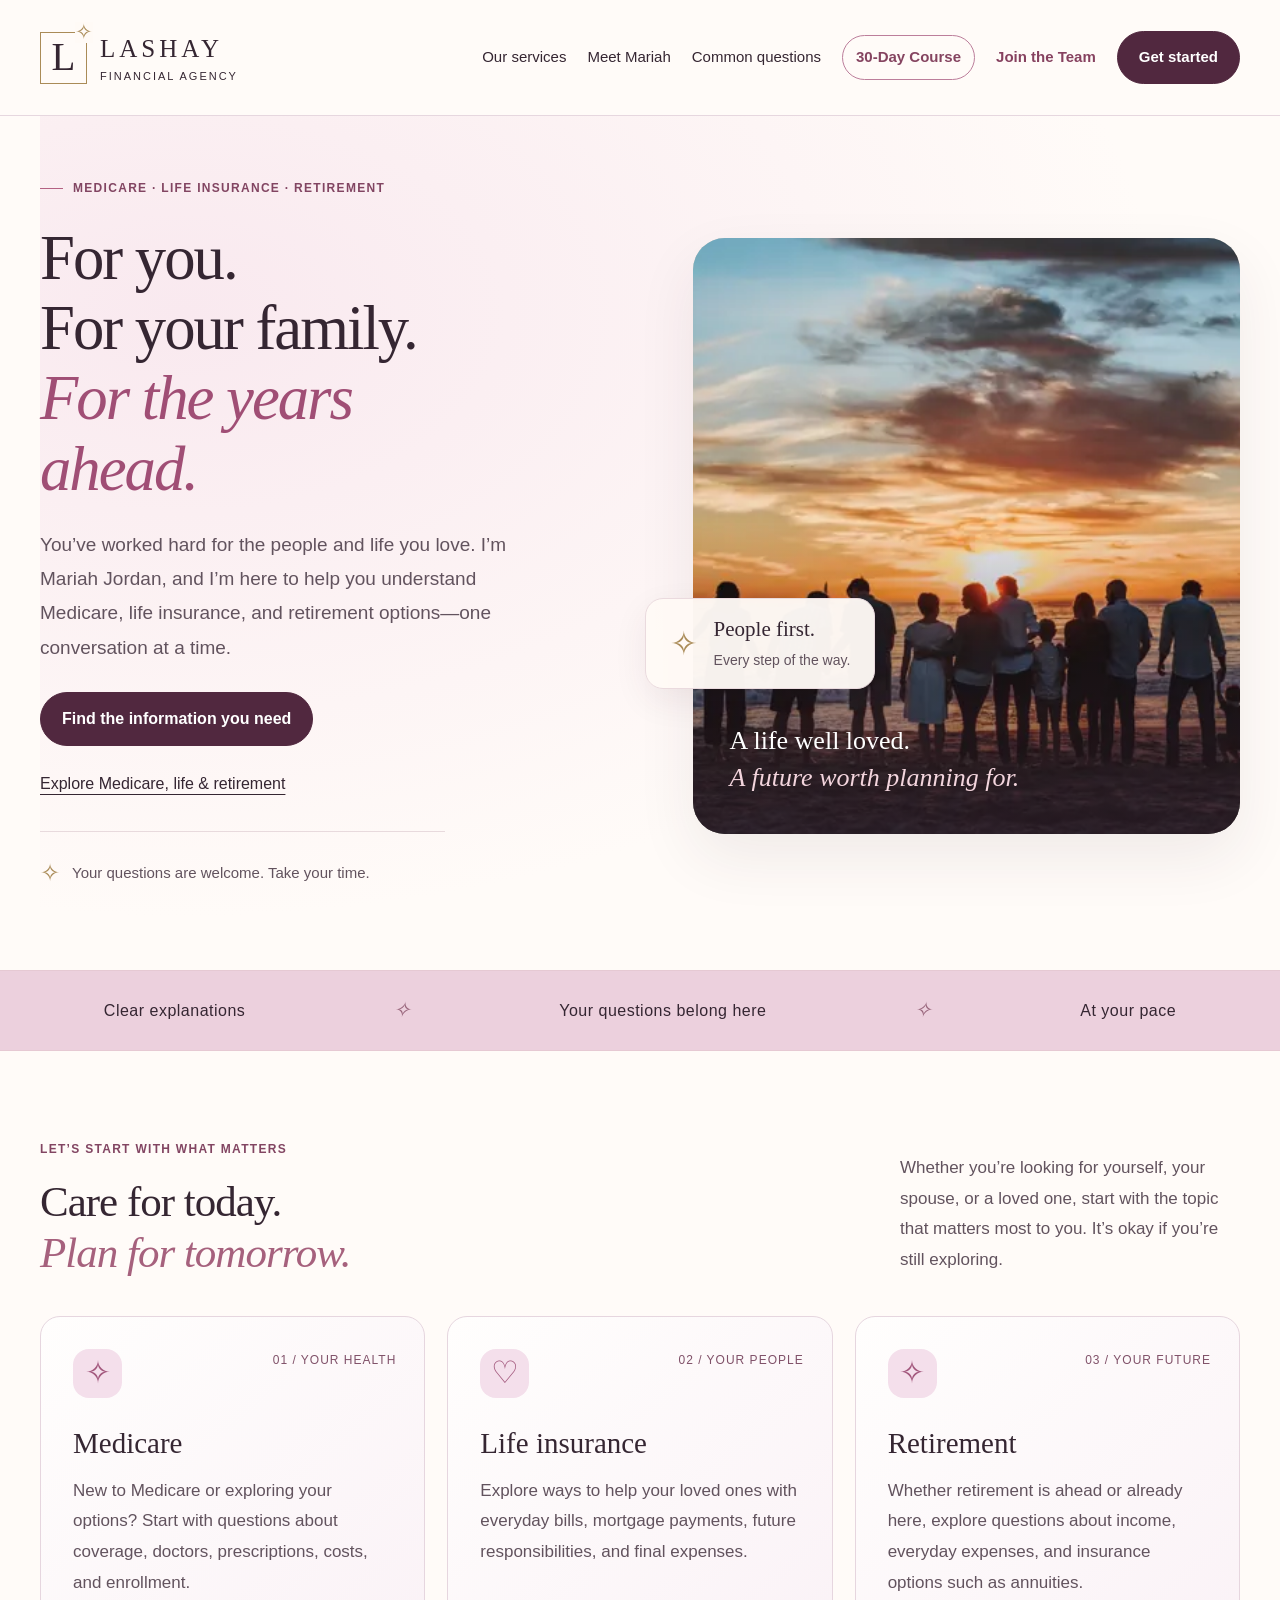
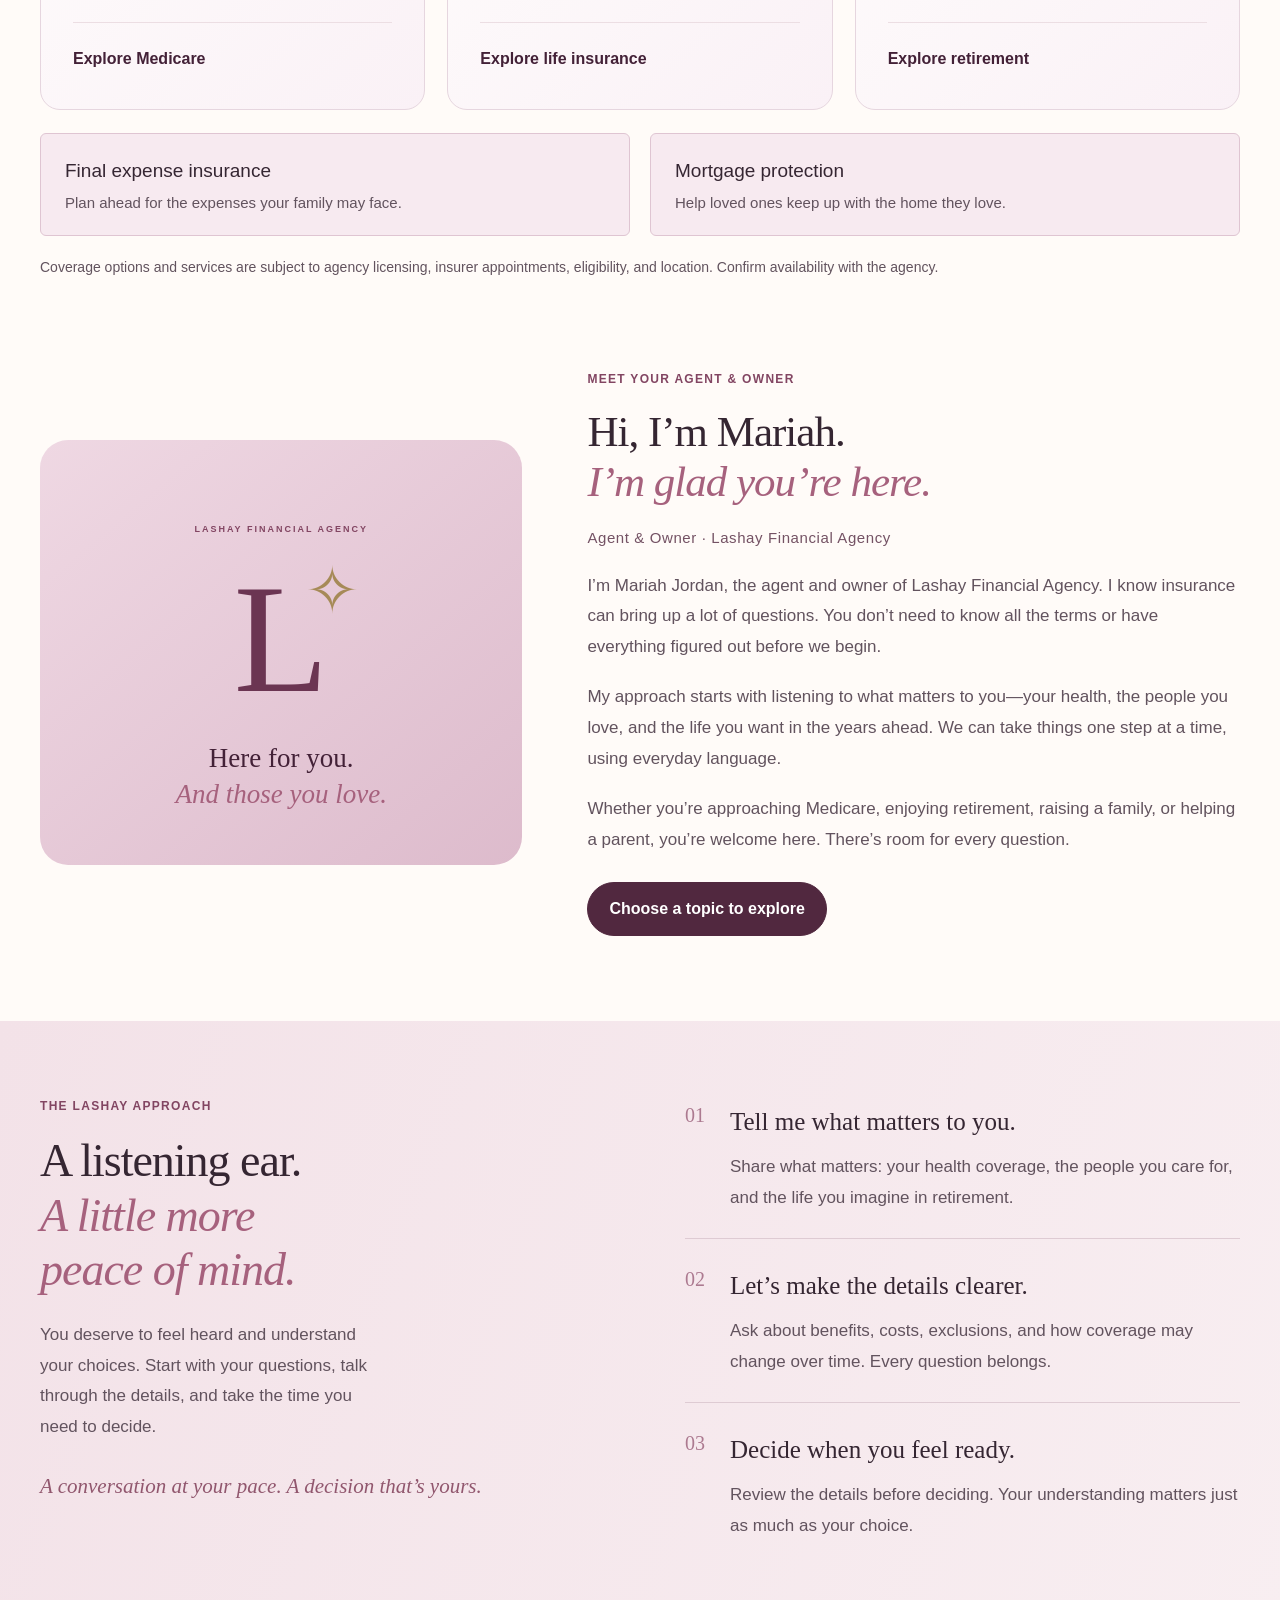
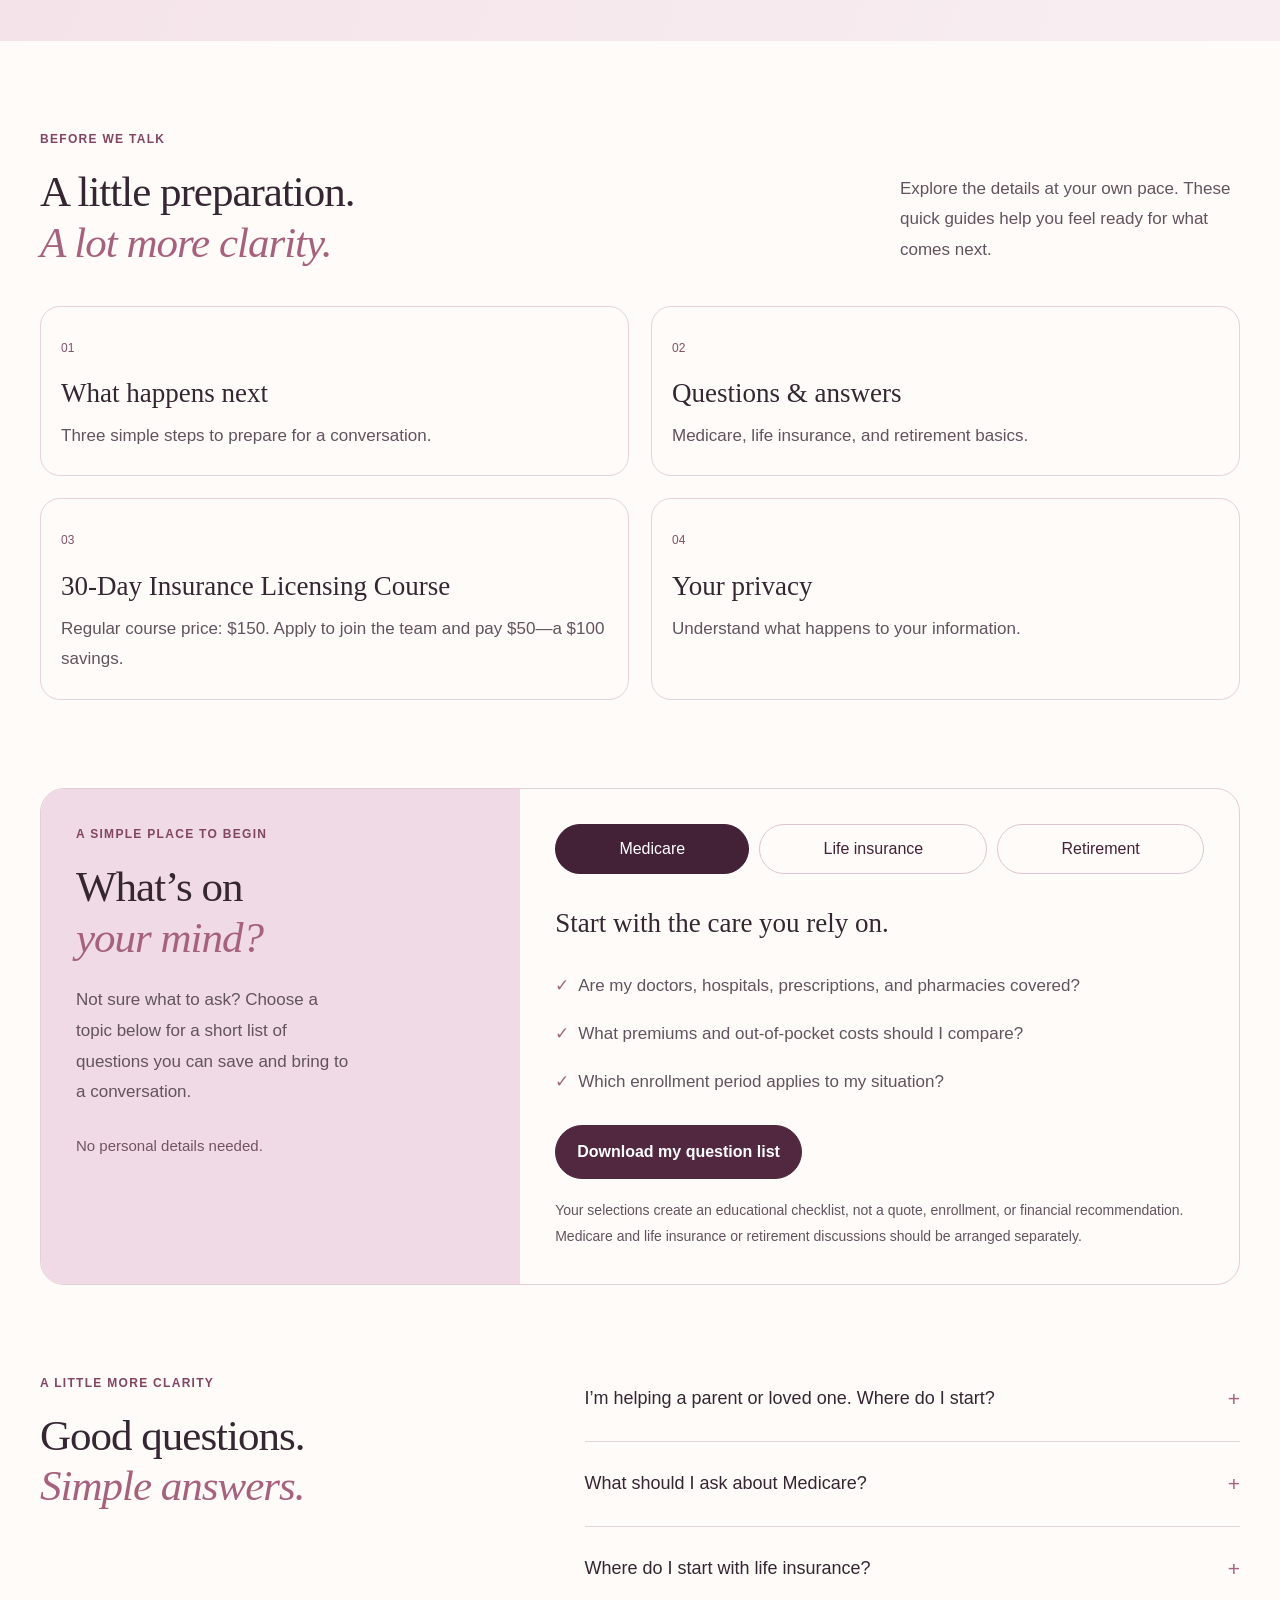
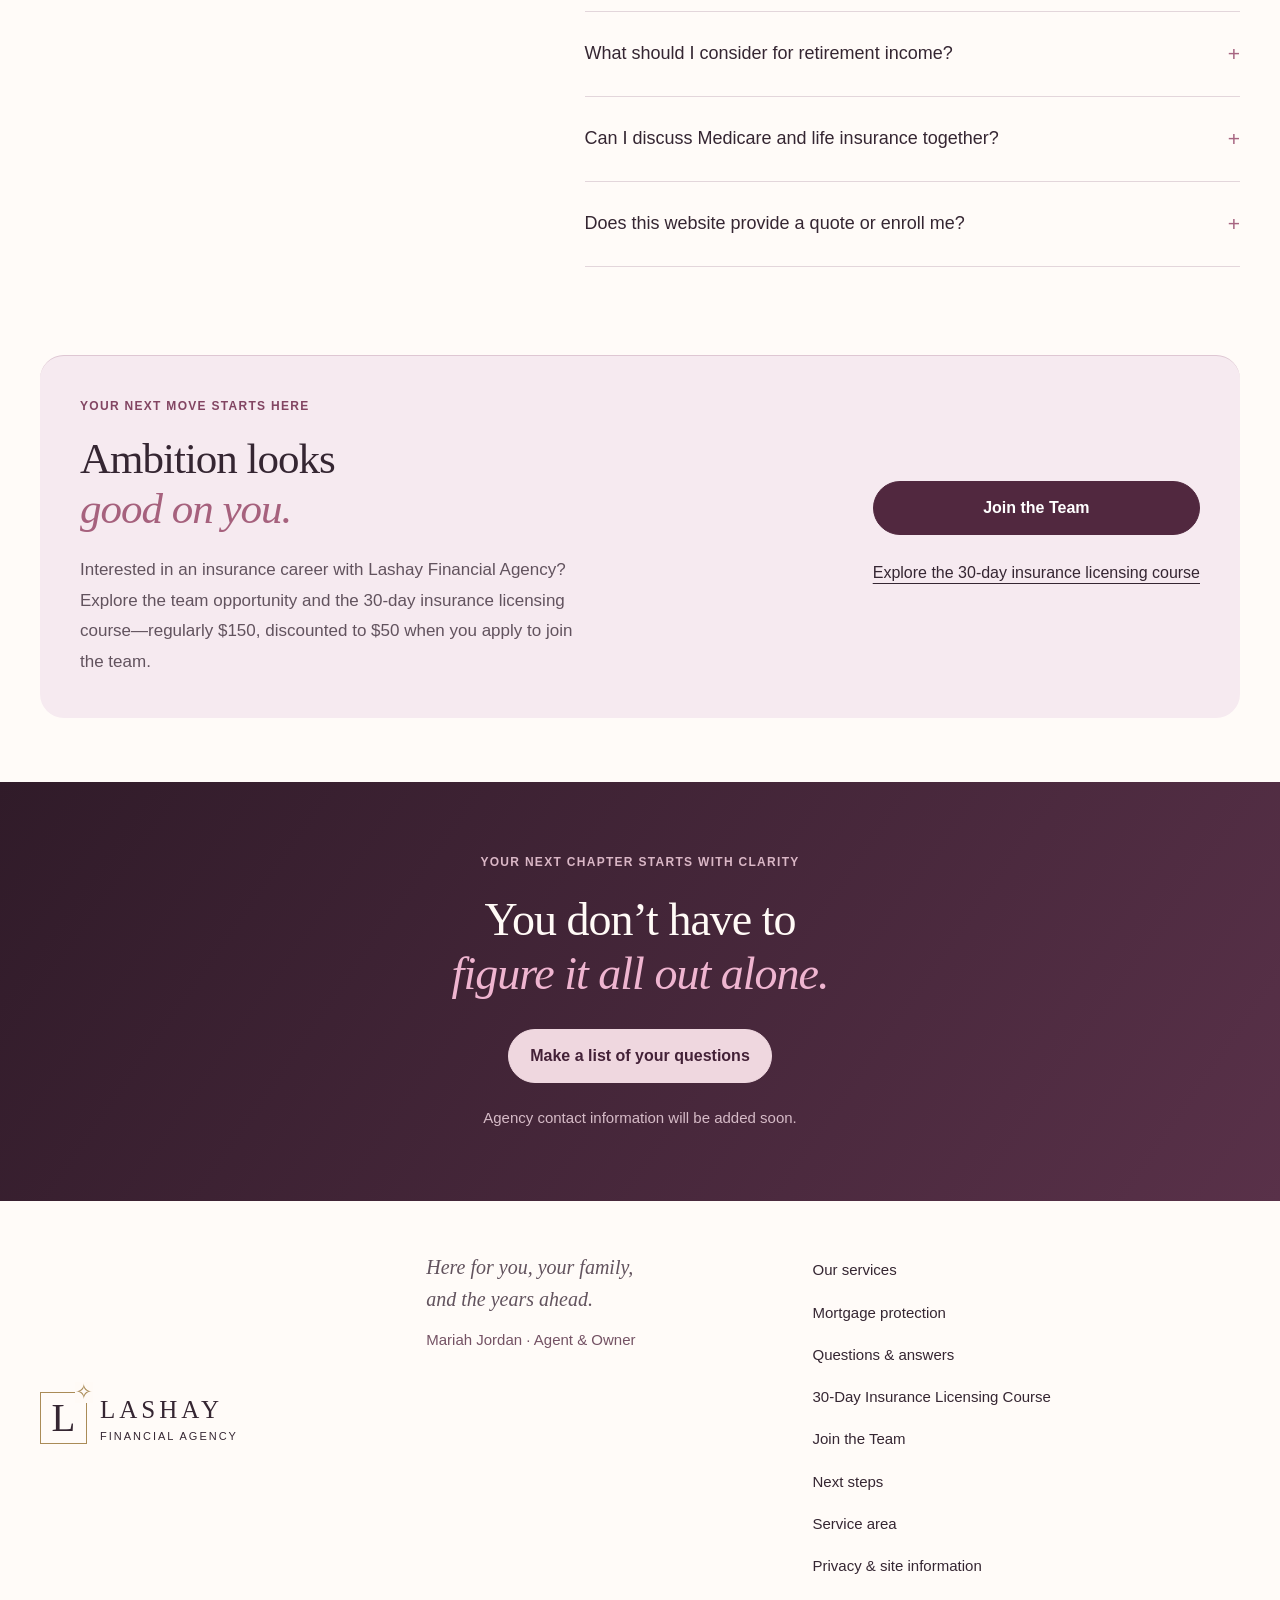
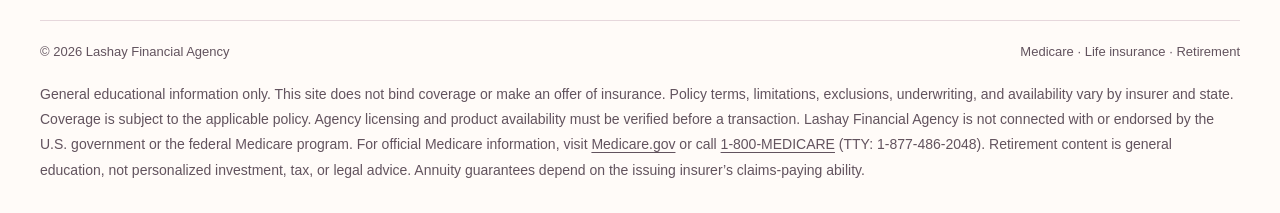
==== commit 02727044: "Refresh Lashay design, remove arrows, and harden static pages" ====
--- a/index.html
+++ b/index.html
@@ -1,5 +1,5 @@
 <!doctype html>
-<html lang="en"><head><meta charset="UTF-8"><meta name="viewport" content="width=device-width, initial-scale=1, viewport-fit=cover"><meta name="theme-color" content="#472738"><meta name="description" content="Lashay Financial Agency — Medicare, life insurance, and retirement. Clear information for your health, your loved ones, and your next chapter."><title>Lashay Financial Agency | Here for you and your family</title><link rel="icon" href="data:image/svg+xml,%3Csvg xmlns='http://www.w3.org/2000/svg' viewBox='0 0 64 64'%3E%3Crect width='64' height='64' rx='16' fill='%23472738'/%3E%3Ctext x='20' y='47' font-family='Georgia' font-size='44' fill='%23efced4'%3EL%3C/text%3E%3C/svg%3E"><script>
+<html lang="en"><head><meta charset="UTF-8"><meta http-equiv="Content-Security-Policy" content="default-src 'self'; script-src 'self' 'sha256-5e5Efb1vAFq655RigGxZwbrK2gB1pOwHPnS2GRnzRYY=' 'sha256-ZyHj1x42q5rzaVcyQUQg2q3ZPzOJ4vTwo5EEjbWiuvU='; style-src 'self'; img-src 'self' data:; connect-src 'none'; object-src 'none'; base-uri 'none'; form-action 'none'; upgrade-insecure-requests"><meta name="referrer" content="strict-origin-when-cross-origin"><meta name="viewport" content="width=device-width, initial-scale=1, viewport-fit=cover"><meta name="theme-color" content="#472738"><meta name="description" content="Lashay Financial Agency — Medicare, life insurance, and retirement. Clear information for your health, your loved ones, and your next chapter."><title>Lashay Financial Agency | Here for you and your family</title><link rel="icon" href="data:image/svg+xml,%3Csvg xmlns='http://www.w3.org/2000/svg' viewBox='0 0 64 64'%3E%3Crect width='64' height='64' rx='16' fill='%23472738'/%3E%3Ctext x='20' y='47' font-family='Georgia' font-size='44' fill='%23efced4'%3EL%3C/text%3E%3C/svg%3E"><script>
 (function(){
  var root=document.documentElement;
  var isPhone=/iPhone|iPod|Android.*Mobile/i.test(navigator.userAgent);
@@ -12,8 +12,8 @@
  }
  sizePhone();window.addEventListener('resize',sizePhone);window.addEventListener('orientationchange',sizePhone);
 })();
-</script><link rel="stylesheet" href="/styles-phone-v2.css"></head>
-<body><a class="skip" href="#main">Skip to content</a><header><div class="nav wrap"><a href="#" class="brand" aria-label="Lashay Financial Agency home"><span class="monogram">L<span>✧</span></span><span>LASHAY<small>FINANCIAL AGENCY</small></span></a><a href="#navigation" id="menu" class="menu" role="button" aria-expanded="false" aria-controls="navigation">Menu <span aria-hidden="true">☰</span></a><nav id="navigation"><a href="/#coverage">Our services</a><a href="/#about">Meet Mariah</a><a href="faq.html">Common questions</a><a class="class-nav" href="classes.html">30-Day Course <span>↗</span></a><a class="team-nav" href="join-the-team.html">Join the Team</a><a class="button small" href="/#guide">Get started <span>↗</span></a></nav></div></header><script>
+</script><link rel="stylesheet" href="styles-phone-v2.css?v=20261014"></head>
+<body><a class="skip" href="#main">Skip to content</a><header><div class="nav wrap"><a href="#" class="brand" aria-label="Lashay Financial Agency home"><span class="monogram">L<span>✧</span></span><span>LASHAY<small>FINANCIAL AGENCY</small></span></a><a href="#navigation" id="menu" class="menu" role="button" aria-expanded="false" aria-controls="navigation">Menu <span aria-hidden="true">☰</span></a><nav id="navigation"><a href="index.html#coverage">Our services</a><a href="index.html#about">Meet Mariah</a><a href="faq.html">Common questions</a><a class="class-nav" href="classes.html">30-Day Course </a><a class="team-nav" href="join-the-team.html">Join the Team</a><a class="button small" href="index.html#guide">Get started </a></nav></div></header><script>
 (function(){
  var header=document.querySelector('header'),menu=document.getElementById('menu'),nav=document.getElementById('navigation');
  if(!header||!menu||!nav)return;
@@ -25,12 +25,12 @@
  document.addEventListener('click',function(event){if(!header.contains(event.target))closeMenu();});
 })();
 </script>
-<main id="main"><section class="hero wrap"><div class="hero-copy"><div class="eyebrow"><span></span> MEDICARE · LIFE INSURANCE · RETIREMENT</div><h1>For you.<br>For your family.<br><em>For the years<br>ahead.</em></h1><p>You’ve worked hard for the people and life you love. I’m Mariah Jordan, and I’m here to help you understand Medicare, life insurance, and retirement options—one conversation at a time.</p><a class="button" href="#guide">Find the information you need <span>↗</span></a><a class="text-link" href="#coverage">Explore Medicare, life & retirement <span>→</span></a><div class="hero-note"><span class="small-star">✧</span> Your questions are welcome. Take your time.</div></div><div class="hero-visual"><div class="photo-frame"><img src="/family-small.webp" srcset="/family-small.webp 640w, /family.webp 1000w" sizes="(max-width: 760px) calc(100vw - 64px), 520px" width="1000" height="667" alt="A family sharing a joyful moment together outdoors" fetchpriority="high" decoding="async"><div class="photo-shade"></div><div class="photo-caption">A life well loved.<br><i>A future worth planning for.</i></div></div><div class="floating"><span class="seal">✧</span><div>People first.<br><small>Every step of the way.</small></div></div><div class="ornament" aria-hidden="true">✧</div></div></section>
+<main id="main"><section class="hero wrap"><div class="hero-copy"><div class="eyebrow"><span></span> MEDICARE · LIFE INSURANCE · RETIREMENT</div><h1>For you.<br>For your family.<br><em>For the years<br>ahead.</em></h1><p>You’ve worked hard for the people and life you love. I’m Mariah Jordan, and I’m here to help you understand Medicare, life insurance, and retirement options—one conversation at a time.</p><a class="button" href="#guide">Find the information you need </a><a class="text-link" href="#coverage">Explore Medicare, life & retirement </a><div class="hero-note"><span class="small-star">✧</span> Your questions are welcome. Take your time.</div></div><div class="hero-visual"><div class="photo-frame"><img src="family-small.webp" srcset="family-small.webp 640w, family.webp 1000w" sizes="(max-width: 760px) calc(100vw - 64px), 520px" width="1000" height="667" alt="A family sharing a joyful moment together outdoors" fetchpriority="high" decoding="async"><div class="photo-shade"></div><div class="photo-caption">A life well loved.<br><i>A future worth planning for.</i></div></div><div class="floating"><span class="seal">✧</span><div>People first.<br><small>Every step of the way.</small></div></div><div class="ornament" aria-hidden="true">✧</div></div></section>
 <div class="values-strip"><div class="wrap"><span>Clear explanations</span><i>✧</i><span>Your questions belong here</span><i>✧</i><span>At your pace</span></div></div>
-<section id="coverage" class="section wrap"><div class="section-top"><div><div class="eyebrow">LET’S START WITH WHAT MATTERS</div><h2>Care for today.<br><em>Plan for tomorrow.</em></h2></div><p>Whether you’re looking for yourself, your spouse, or a loved one, start with the topic that matters most to you. It’s okay if you’re still exploring.</p></div><div class="cards"><article class="card"><span class="card-icon">✧</span><span class="number">01 / YOUR HEALTH</span><h3>Medicare</h3><p>New to Medicare or exploring your options? Start with questions about coverage, doctors, prescriptions, costs, and enrollment.</p><a class="learn" href="medicare.html">Explore Medicare <span>↗</span></a></article><article class="card"><span class="card-icon">♡</span><span class="number">02 / YOUR PEOPLE</span><h3>Life insurance</h3><p>Explore ways to help your loved ones with everyday bills, mortgage payments, future responsibilities, and final expenses.</p><a class="learn" href="life-insurance.html">Explore life insurance <span>↗</span></a></article><article class="card"><span class="card-icon">↗</span><span class="number">03 / YOUR FUTURE</span><h3>Retirement</h3><p>Whether retirement is ahead or already here, explore questions about income, everyday expenses, and insurance options such as annuities.</p><a class="learn" href="retirement.html">Explore retirement <span>↗</span></a></article></div><div class="secondary-topics"><a href="final-expense.html"><span>Final expense insurance<small>Plan ahead for the expenses your family may face.</small></span><b>→</b></a><a href="mortgage-protection.html"><span>Mortgage protection<small>Help loved ones keep up with the home they love.</small></span><b>→</b></a></div><p class="fine">Coverage options and services are subject to agency licensing, insurer appointments, eligibility, and location. Confirm availability with the agency.</p></section>
-<section id="about" class="agency-section wrap"><div class="agency-brand-panel"><span class="eyebrow">LASHAY FINANCIAL AGENCY</span><div class="agency-mark" aria-hidden="true">L<span>✧</span></div><p>Here for you.<br><em>And those you love.</em></p></div><div class="agency-copy"><div class="eyebrow">MEET YOUR AGENT &amp; OWNER</div><h2>Hi, I’m Mariah.<br><em>I’m glad you’re here.</em></h2><div class="agent-title">Agent &amp; Owner · Lashay Financial Agency</div><p>I’m Mariah Jordan, the agent and owner of Lashay Financial Agency. I know insurance can bring up a lot of questions. You don’t need to know all the terms or have everything figured out before we begin.</p><p>My approach starts with listening to what matters to you—your health, the people you love, and the life you want in the years ahead. We can take things one step at a time, using everyday language.</p><p>Whether you’re approaching Medicare, enjoying retirement, raising a family, or helping a parent, you’re welcome here. There’s room for every question.</p><a class="button" href="#guide">Choose a topic to explore <span>↗</span></a></div></section><section id="approach" class="approach"><div class="wrap approach-grid"><div><div class="eyebrow">THE LASHAY APPROACH</div><h2>A listening ear.<br><em>A little more<br>peace of mind.</em></h2><p>You deserve to feel heard and understand your choices. Start with your questions, talk through the details, and take the time you need to decide.</p><div class="signature">A conversation at your pace. A decision that’s yours.</div></div><div class="steps"><article><span>01</span><div><h3>Tell me what matters to you.</h3><p>Share what matters: your health coverage, the people you care for, and the life you imagine in retirement.</p></div></article><article><span>02</span><div><h3>Let’s make the details clearer.</h3><p>Ask about benefits, costs, exclusions, and how coverage may change over time. Every question belongs.</p></div></article><article><span>03</span><div><h3>Decide when you feel ready.</h3><p>Review the details before deciding. Your understanding matters just as much as your choice.</p></div></article></div></div></section>
-<section class="resource-section section wrap"><div class="section-top"><div><div class="eyebrow">BEFORE WE TALK</div><h2>A little preparation.<br><em>A lot more clarity.</em></h2></div><p>Explore the details at your own pace. These quick guides help you feel ready for what comes next.</p></div><div class="resource-grid"><a href="next-steps.html"><span>01</span><h3>What happens next</h3><p>Three simple steps to prepare for a conversation.</p><b>→</b></a><a href="faq.html"><span>02</span><h3>Questions & answers</h3><p>Medicare, life insurance, and retirement basics.</p><b>→</b></a><a href="classes.html"><span>03</span><h3>30-Day Insurance Licensing Course</h3><p>Regular course price: $150. Apply to join the team and pay $50—a $100 savings.</p><b>↗</b></a><a href="privacy.html"><span>04</span><h3>Your privacy</h3><p>Understand what happens to your information.</p><b>→</b></a></div></section><section id="guide" class="section wrap"><div class="guide"><div class="guide-intro"><div class="eyebrow">A SIMPLE PLACE TO BEGIN</div><h2>What’s on<br><em>your mind?</em></h2><p>Not sure what to ask? Choose a topic below for a short list of questions you can save and bring to a conversation.</p><span class="private-note">No personal details needed.</span></div><div class="guide-main"><div class="choices" role="group" aria-label="Choose your coverage priority"><button data-guide="medicare" aria-pressed="true" class="active">Medicare</button><button data-guide="family" aria-pressed="false">Life insurance</button><button data-guide="retirement" aria-pressed="false">Retirement</button></div><div id="guide-result" aria-live="polite"><h3>Start with the care you rely on.</h3><ul><li>Are my doctors, hospitals, prescriptions, and pharmacies covered?</li><li>What premiums and out-of-pocket costs should I compare?</li><li>Which enrollment period applies to my situation?</li></ul></div><a id="download" class="button" href="/insurance-question-list.txt" download="Lashay-Insurance-Question-List.txt">Download my question list <span>↓</span></a><p class="fine">Your selections create an educational checklist, not a quote, enrollment, or financial recommendation. Medicare and life insurance or retirement discussions should be arranged separately.</p></div></div></section>
+<section id="coverage" class="section wrap"><div class="section-top"><div><div class="eyebrow">LET’S START WITH WHAT MATTERS</div><h2>Care for today.<br><em>Plan for tomorrow.</em></h2></div><p>Whether you’re looking for yourself, your spouse, or a loved one, start with the topic that matters most to you. It’s okay if you’re still exploring.</p></div><div class="cards"><article class="card"><span class="card-icon">✧</span><span class="number">01 / YOUR HEALTH</span><h3>Medicare</h3><p>New to Medicare or exploring your options? Start with questions about coverage, doctors, prescriptions, costs, and enrollment.</p><a class="learn" href="medicare.html">Explore Medicare </a></article><article class="card"><span class="card-icon">♡</span><span class="number">02 / YOUR PEOPLE</span><h3>Life insurance</h3><p>Explore ways to help your loved ones with everyday bills, mortgage payments, future responsibilities, and final expenses.</p><a class="learn" href="life-insurance.html">Explore life insurance </a></article><article class="card"><span class="card-icon" aria-hidden="true">✧</span><span class="number">03 / YOUR FUTURE</span><h3>Retirement</h3><p>Whether retirement is ahead or already here, explore questions about income, everyday expenses, and insurance options such as annuities.</p><a class="learn" href="retirement.html">Explore retirement </a></article></div><div class="secondary-topics"><a href="final-expense.html"><span>Final expense insurance<small>Plan ahead for the expenses your family may face.</small></span></a><a href="mortgage-protection.html"><span>Mortgage protection<small>Help loved ones keep up with the home they love.</small></span></a></div><p class="fine">Coverage options and services are subject to agency licensing, insurer appointments, eligibility, and location. Confirm availability with the agency.</p></section>
+<section id="about" class="agency-section wrap"><div class="agency-brand-panel"><span class="eyebrow">LASHAY FINANCIAL AGENCY</span><div class="agency-mark" aria-hidden="true">L<span>✧</span></div><p>Here for you.<br><em>And those you love.</em></p></div><div class="agency-copy"><div class="eyebrow">MEET YOUR AGENT &amp; OWNER</div><h2>Hi, I’m Mariah.<br><em>I’m glad you’re here.</em></h2><div class="agent-title">Agent &amp; Owner · Lashay Financial Agency</div><p>I’m Mariah Jordan, the agent and owner of Lashay Financial Agency. I know insurance can bring up a lot of questions. You don’t need to know all the terms or have everything figured out before we begin.</p><p>My approach starts with listening to what matters to you—your health, the people you love, and the life you want in the years ahead. We can take things one step at a time, using everyday language.</p><p>Whether you’re approaching Medicare, enjoying retirement, raising a family, or helping a parent, you’re welcome here. There’s room for every question.</p><a class="button" href="#guide">Choose a topic to explore </a></div></section><section id="approach" class="approach"><div class="wrap approach-grid"><div><div class="eyebrow">THE LASHAY APPROACH</div><h2>A listening ear.<br><em>A little more<br>peace of mind.</em></h2><p>You deserve to feel heard and understand your choices. Start with your questions, talk through the details, and take the time you need to decide.</p><div class="signature">A conversation at your pace. A decision that’s yours.</div></div><div class="steps"><article><span>01</span><div><h3>Tell me what matters to you.</h3><p>Share what matters: your health coverage, the people you care for, and the life you imagine in retirement.</p></div></article><article><span>02</span><div><h3>Let’s make the details clearer.</h3><p>Ask about benefits, costs, exclusions, and how coverage may change over time. Every question belongs.</p></div></article><article><span>03</span><div><h3>Decide when you feel ready.</h3><p>Review the details before deciding. Your understanding matters just as much as your choice.</p></div></article></div></div></section>
+<section class="resource-section section wrap"><div class="section-top"><div><div class="eyebrow">BEFORE WE TALK</div><h2>A little preparation.<br><em>A lot more clarity.</em></h2></div><p>Explore the details at your own pace. These quick guides help you feel ready for what comes next.</p></div><div class="resource-grid"><a href="next-steps.html"><span>01</span><h3>What happens next</h3><p>Three simple steps to prepare for a conversation.</p></a><a href="faq.html"><span>02</span><h3>Questions & answers</h3><p>Medicare, life insurance, and retirement basics.</p></a><a href="classes.html"><span>03</span><h3>30-Day Insurance Licensing Course</h3><p>Regular course price: $150. Apply to join the team and pay $50—a $100 savings.</p></a><a href="privacy.html"><span>04</span><h3>Your privacy</h3><p>Understand what happens to your information.</p></a></div></section><section id="guide" class="section wrap"><div class="guide"><div class="guide-intro"><div class="eyebrow">A SIMPLE PLACE TO BEGIN</div><h2>What’s on<br><em>your mind?</em></h2><p>Not sure what to ask? Choose a topic below for a short list of questions you can save and bring to a conversation.</p><span class="private-note">No personal details needed.</span></div><div class="guide-main"><div class="choices" role="group" aria-label="Choose your coverage priority"><button data-guide="medicare" aria-pressed="true" class="active">Medicare</button><button data-guide="family" aria-pressed="false">Life insurance</button><button data-guide="retirement" aria-pressed="false">Retirement</button></div><div id="guide-result" aria-live="polite"><h3>Start with the care you rely on.</h3><ul><li>Are my doctors, hospitals, prescriptions, and pharmacies covered?</li><li>What premiums and out-of-pocket costs should I compare?</li><li>Which enrollment period applies to my situation?</li></ul></div><a id="download" class="button" href="insurance-question-list.txt" download="Lashay-Insurance-Question-List.txt">Download my question list </a><p class="fine">Your selections create an educational checklist, not a quote, enrollment, or financial recommendation. Medicare and life insurance or retirement discussions should be arranged separately.</p></div></div></section>
 <section id="questions" class="section faq-section wrap"><div><div class="eyebrow">A LITTLE MORE CLARITY</div><h2>Good questions.<br><em>Simple answers.</em></h2></div><div class="faqs"><details><summary>I’m helping a parent or loved one. Where do I start?<span>+</span></summary><p>You’re welcome to explore these resources together. Ask your loved one what matters most to them and make a list of questions. They should remain involved in decisions about their coverage. Any permission needed to discuss their personal information can be arranged with the agency.</p></details><details><summary>What should I ask about Medicare?<span>+</span></summary><p>Start with your doctors, prescriptions, expected costs, and enrollment timing. Ask how Original Medicare and Medicare Advantage differ, and where prescription drug coverage or Medicare Supplement Insurance may fit. Options depend on your eligibility and location. Visit <a href="https://www.medicare.gov/" target="_blank" rel="noopener noreferrer">Medicare.gov</a> for official information.</p></details><details><summary>Where do I start with life insurance?<span>+</span></summary><p>Think about who depends on you and the expenses you would want to help cover. Ask about term and permanent coverage, premiums, exclusions, and any waiting periods. Final expense coverage can be part of this conversation. Eligibility and benefits depend on the policy.</p></details><details><summary>What should I consider for retirement income?<span>+</span></summary><p>Start with your expected expenses, existing income sources, savings, and access to emergency funds. If you explore an annuity, ask about costs, surrender charges, withdrawal restrictions, risks, and income terms. Guarantees depend on the issuing insurer’s financial strength and claims-paying ability. Learn more at <a href="https://www.investor.gov/introduction-investing/investing-basics/investment-products/annuities" target="_blank" rel="noopener noreferrer">Investor.gov</a>.</p></details><details><summary>Can I discuss Medicare and life insurance together?<span>+</span></summary><p>Keep Medicare plan discussions separate from life insurance and annuity sales conversations. Let the agency know which topic you want to discuss so the appropriate appointment and any required permissions can be arranged.</p></details><details><summary>Does this website provide a quote or enroll me?<span>+</span></summary><p>No. The guide creates a checklist for you to download. It does not submit your information, provide a personalized recommendation, or enroll you in coverage. Quotes, product availability, and eligibility must be confirmed with the agency and applicable insurer.</p></details></div></section>
-<section class="team-banner wrap"><div><div class="eyebrow">YOUR NEXT MOVE STARTS HERE</div><h2>Ambition looks<br><em>good on you.</em></h2><p>Interested in an insurance career with Lashay Financial Agency? Explore the team opportunity and the 30-day insurance licensing course—regularly $150, discounted to $50 when you apply to join the team.</p></div><div class="team-actions"><a class="button" href="join-the-team.html">Join the Team <span>↗</span></a><a class="text-link" href="classes.html">Explore the 30-day insurance licensing course →</a></div></section><section class="closing"><div class="wrap"><span class="eyebrow">YOUR NEXT CHAPTER STARTS WITH CLARITY</span><h2>You don’t have to<br><em>figure it all out alone.</em></h2><a class="button light" href="#guide">Make a list of your questions <span>↗</span></a><p>Agency contact information will be added soon.</p></div></section></main>
-<footer class="wrap"><div class="footer-top"><a href="#" class="brand"><span class="monogram">L<span>✧</span></span><span>LASHAY<small>FINANCIAL AGENCY</small></span></a><p>Here for you, your family,<br>and the years ahead.<small class="owner-credit">Mariah Jordan · Agent &amp; Owner</small></p><div><a href="/#coverage">Our services</a><a href="mortgage-protection.html">Mortgage protection</a><a href="faq.html">Questions & answers</a><a href="classes.html">30-Day Insurance Licensing Course</a><a href="join-the-team.html">Join the Team</a><a href="next-steps.html">Next steps</a><a href="service-area.html">Service area</a><a href="privacy.html">Privacy & site information</a></div></div><div class="footer-bottom"><span>© <span id="year">2026</span> Lashay Financial Agency</span><span>Medicare · Life insurance · Retirement</span></div><p class="disclaimer">General educational information only. This site does not bind coverage or make an offer of insurance. Policy terms, limitations, exclusions, underwriting, and availability vary by insurer and state. Coverage is subject to the applicable policy. Agency licensing and product availability must be verified before a transaction. Lashay Financial Agency is not connected with or endorsed by the U.S. government or the federal Medicare program. For official Medicare information, visit <a href="https://www.medicare.gov/">Medicare.gov</a> or call <a href="tel:18006334227">1-800-MEDICARE</a> (TTY: 1-877-486-2048). Retirement content is general education, not personalized investment, tax, or legal advice. Annuity guarantees depend on the issuing insurer’s claims-paying ability.</p></footer>
-<script src="/app.js?v=mobile-20261013" defer></script></body></html>
+<section class="team-banner wrap"><div><div class="eyebrow">YOUR NEXT MOVE STARTS HERE</div><h2>Ambition looks<br><em>good on you.</em></h2><p>Interested in an insurance career with Lashay Financial Agency? Explore the team opportunity and the 30-day insurance licensing course—regularly $150, discounted to $50 when you apply to join the team.</p></div><div class="team-actions"><a class="button" href="join-the-team.html">Join the Team </a><a class="text-link" href="classes.html">Explore the 30-day insurance licensing course </a></div></section><section class="closing"><div class="wrap"><span class="eyebrow">YOUR NEXT CHAPTER STARTS WITH CLARITY</span><h2>You don’t have to<br><em>figure it all out alone.</em></h2><a class="button light" href="#guide">Make a list of your questions </a><p>Agency contact information will be added soon.</p></div></section></main>
+<footer class="wrap"><div class="footer-top"><a href="#" class="brand"><span class="monogram">L<span>✧</span></span><span>LASHAY<small>FINANCIAL AGENCY</small></span></a><p>Here for you, your family,<br>and the years ahead.<small class="owner-credit">Mariah Jordan · Agent &amp; Owner</small></p><div><a href="index.html#coverage">Our services</a><a href="mortgage-protection.html">Mortgage protection</a><a href="faq.html">Questions & answers</a><a href="classes.html">30-Day Insurance Licensing Course</a><a href="join-the-team.html">Join the Team</a><a href="next-steps.html">Next steps</a><a href="service-area.html">Service area</a><a href="privacy.html">Privacy & site information</a></div></div><div class="footer-bottom"><span>© <span id="year">2026</span> Lashay Financial Agency</span><span>Medicare · Life insurance · Retirement</span></div><p class="disclaimer">General educational information only. This site does not bind coverage or make an offer of insurance. Policy terms, limitations, exclusions, underwriting, and availability vary by insurer and state. Coverage is subject to the applicable policy. Agency licensing and product availability must be verified before a transaction. Lashay Financial Agency is not connected with or endorsed by the U.S. government or the federal Medicare program. For official Medicare information, visit <a href="https://www.medicare.gov/">Medicare.gov</a> or call <a href="tel:18006334227">1-800-MEDICARE</a> (TTY: 1-877-486-2048). Retirement content is general education, not personalized investment, tax, or legal advice. Annuity guarantees depend on the issuing insurer’s claims-paying ability.</p></footer>
+<script src="app.js?v=20261014" defer></script></body></html>
--- a/styles-phone-v2.css
+++ b/styles-phone-v2.css
@@ -217,3 +217,13 @@
 html.phone-view .page-hero h1{font-size:40px;letter-spacing:-1px}
 html.phone-view .footer-top{display:flex;flex-direction:column;gap:24px}
 html.phone-view .footer-bottom{flex-direction:column;gap:8px}
+
+/* Refined plum finish with readable, responsive controls. */
+:root{--plum:#432137;--deep:#2c1825;--ink:#352632;--muted:#62535e;--gold:#aa8b57}
+body{background:#fffbf8}header{background:#fffbf8;border-bottom:1px solid #e6d7df}
+.button,.button.small,.class-nav{border-radius:999px;box-shadow:none}.button:hover{background:#65384f}
+.hero{gap:clamp(28px,5vw,72px)}.hero h1{letter-spacing:-2px}.hero-visual .photo-frame{border-radius:32px;box-shadow:0 24px 60px #43213714}.floating{border-radius:18px;box-shadow:0 12px 35px #43213712}.ornament{display:none}
+.card,.resource-grid>a,.page-blocks article{border-radius:20px}.card{border:1px solid #e6d6df;background:linear-gradient(140deg,#fffefd,#faf1f6);padding:32px}.card-icon{border-radius:16px}.learn{font-size:17px;min-height:48px}.card:hover,.resource-grid>a:hover{border-color:#b88ba2}
+.agency-brand-panel{border-radius:28px;background:linear-gradient(140deg,#efd8e3,#ddbbcc)}.guide{border-radius:24px}.guide-intro{background:#efdae5}.choices button{min-height:48px}.team-banner{border-radius:24px;background:#f6eaf0;padding:40px;margin-bottom:64px}.closing{background:linear-gradient(125deg,#301b29,#593149)}
+@media(max-width:760px){.hero-visual .photo-frame{border-radius:24px}.card{padding:26px}.team-banner{padding:28px;margin-bottom:40px}.hero h1{letter-spacing:-1px}}
+html.phone-view .photo-frame{border-radius:24px}html.phone-view .ornament{display:none}html.phone-view .team-banner{padding:28px}html.phone-view .resource-grid>a{border-radius:20px}
